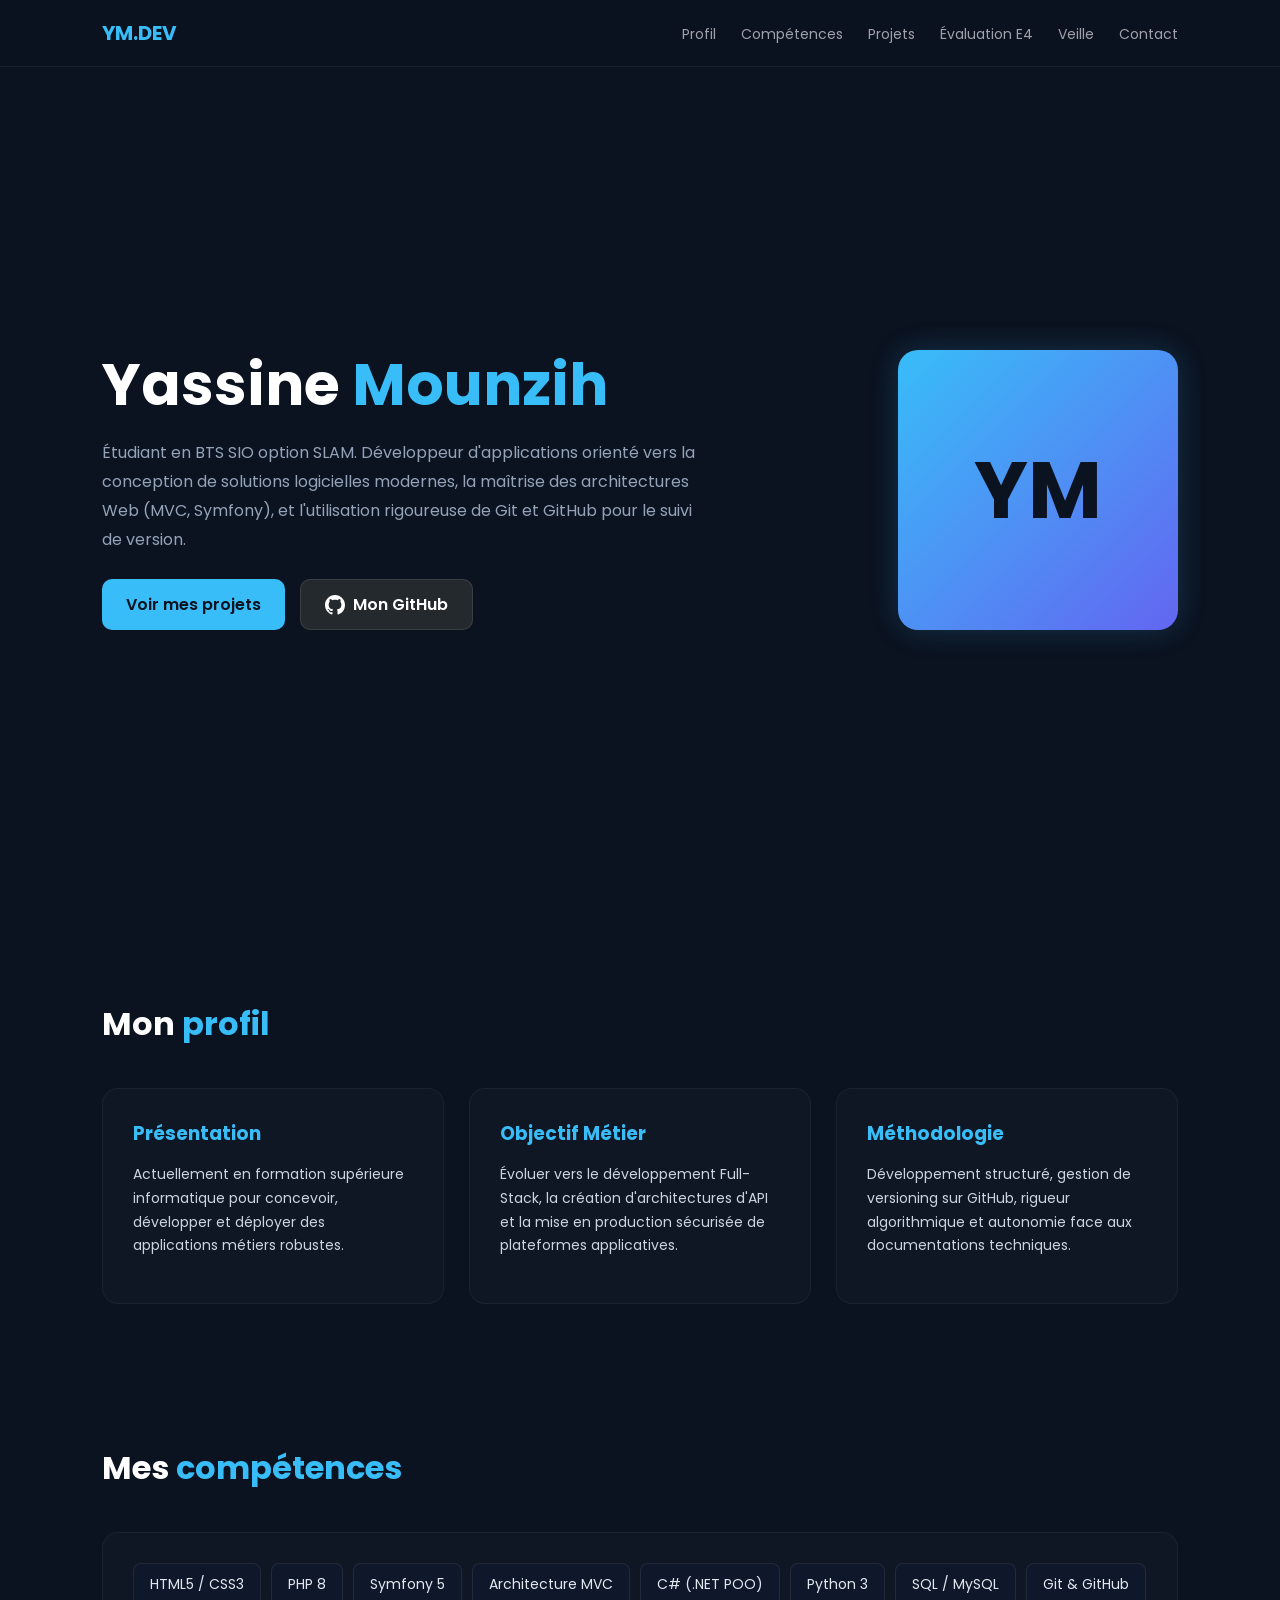
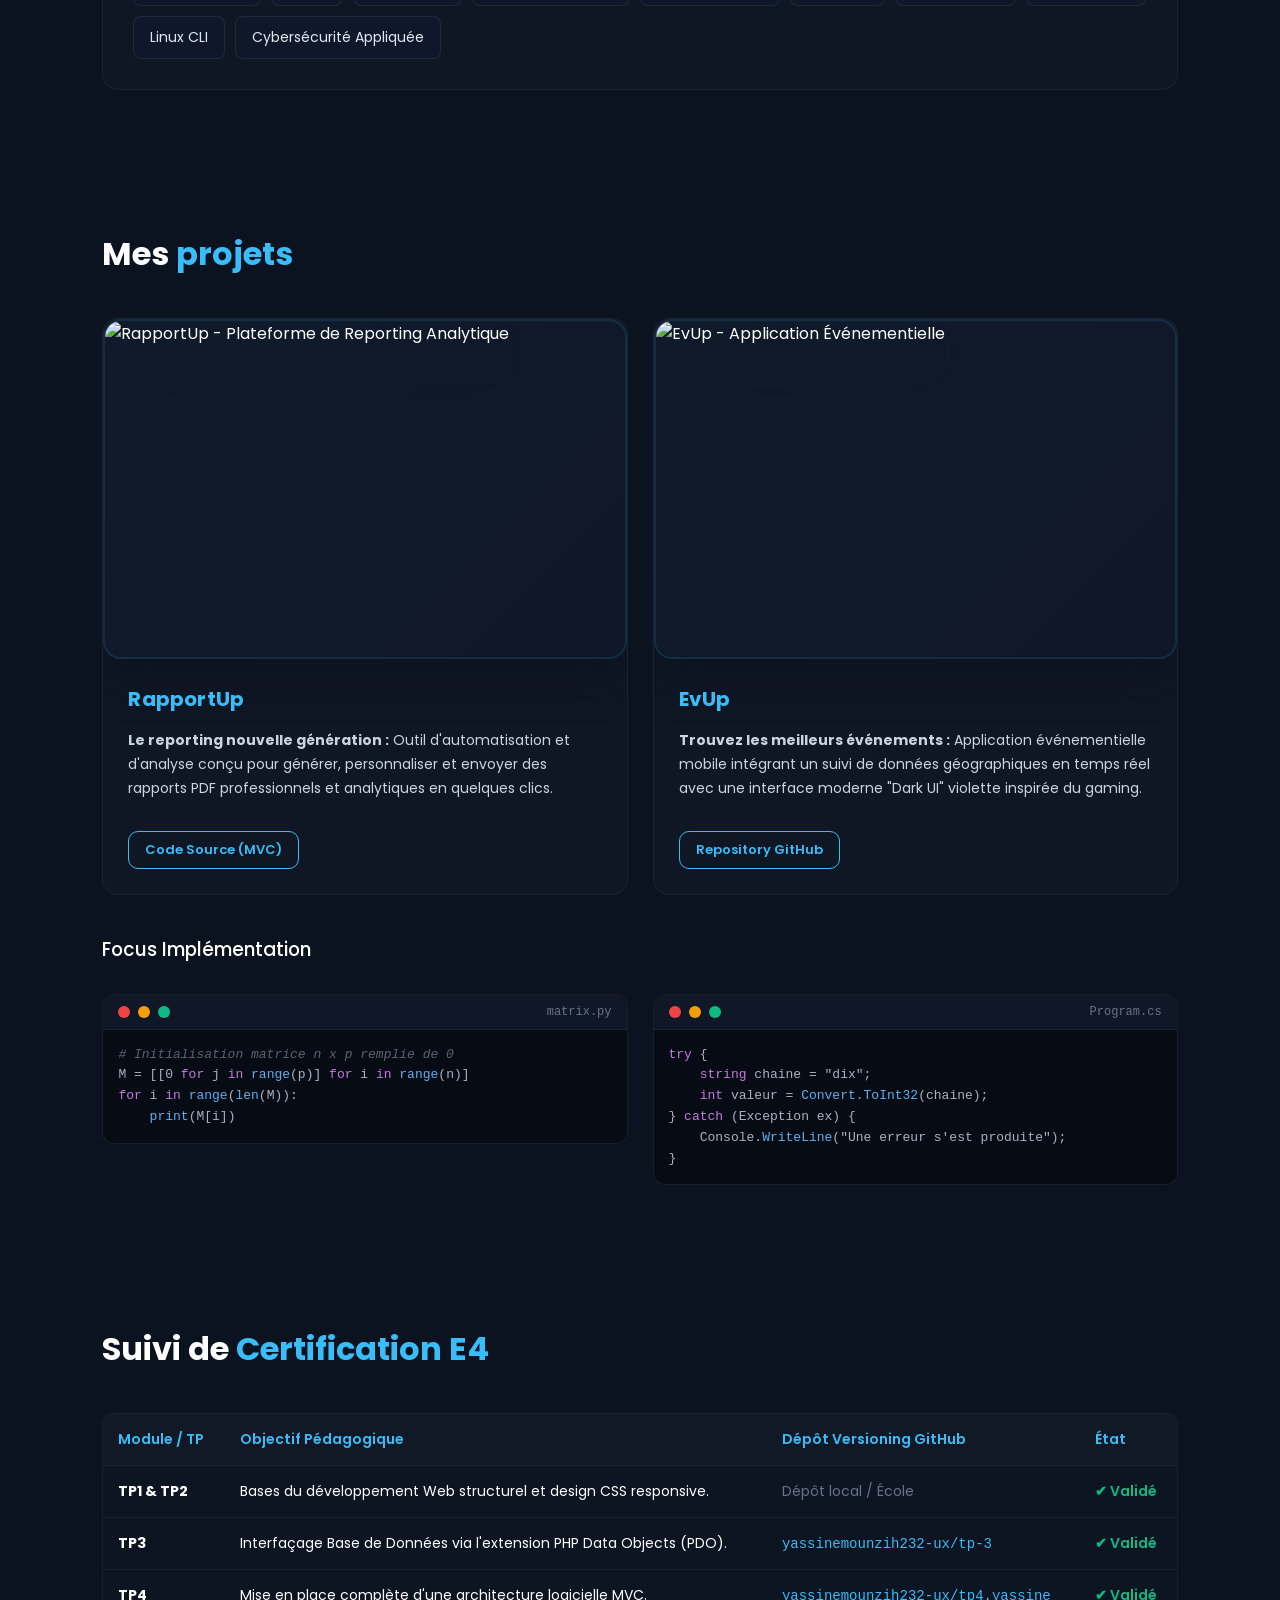
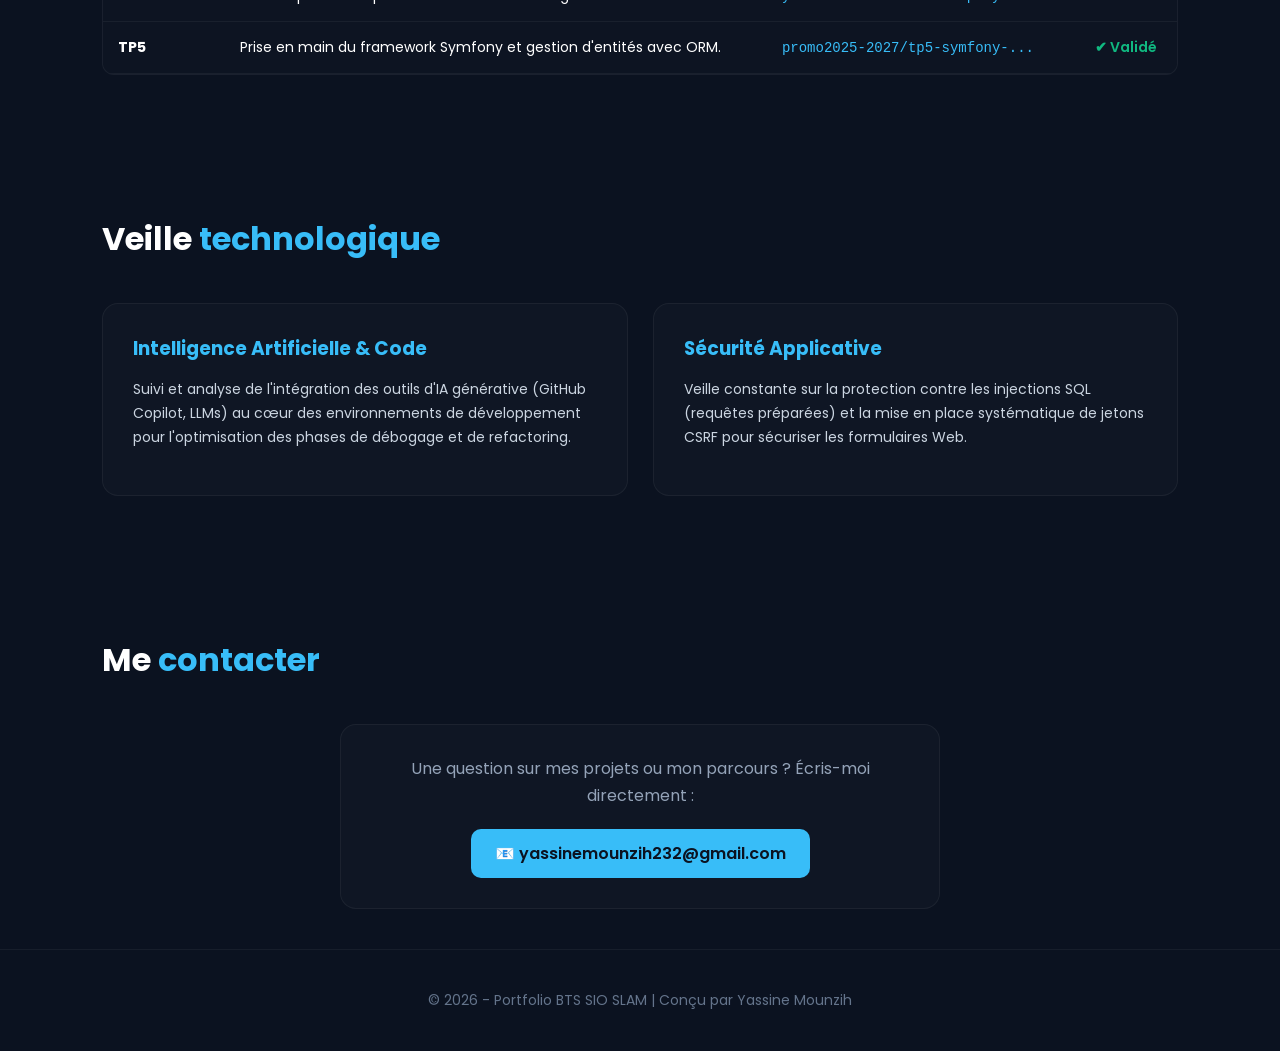
==== acceuil.html @ 17ed088e "Add images folder, styles and update acceuil.html for local images" ====
<!DOCTYPE html>
<html lang="fr">
<head>
<meta charset="UTF-8">
<meta name="viewport" content="width=device-width, initial-scale=1.0">
<title>Portfolio BTS SIO — Yassine Mounzih</title>

<link href="https://fonts.googleapis.com/css2?family=Poppins:wght@300;400;500;600;700&display=swap" rel="stylesheet">

<style>
*{
    margin:0;
    padding:0;
    box-sizing:border-box;
    scroll-behavior:smooth;
}

body{
    font-family:'Poppins',sans-serif;
    background:#0b1220;
    color:white;
    overflow-x: hidden;
}

/* NAVBAR */
nav{
    position:fixed;
    top:0;
    width:100%;
    padding:18px 8%;
    display:flex;
    justify-content:space-between;
    align-items:center;
    background:rgba(11,18,32,0.85);
    backdrop-filter: blur(12px);
    -webkit-backdrop-filter: blur(12px);
    border-bottom:1px solid rgba(255,255,255,0.05);
    z-index:1000;
}

.logo{
    font-weight:700;
    color:#38bdf8;
    font-size:20px;
}

nav ul{
    display:flex;
    gap:25px;
    list-style:none;
}

nav ul li a{
    text-decoration:none;
    color:#a1a1aa;
    font-size:14px;
    transition: 0.3s;
}

nav ul li a:hover{
    color:#38bdf8;
}

/* HERO */
.hero{
    min-height:100vh;
    display:flex;
    align-items:center;
    justify-content:space-between;
    padding:140px 8% 60px 8%;
    gap:40px;
}

.hero h1{
    font-size:58px;
    line-height:1.2;
}

.hero h1 span{
    color:#38bdf8;
}

.hero p{
    margin-top:20px;
    color:#94a3b8;
    max-width:600px;
    line-height:1.8;
}

.hero-btns {
    margin-top: 25px;
    display: flex;
    gap: 15px;
    flex-wrap: wrap;
}

.hero-card{
    width:280px;
    height:280px;
    border-radius:20px;
    background:linear-gradient(135deg,#38bdf8,#6366f1);
    display:flex;
    align-items:center;
    justify-content:center;
    font-size:80px;
    font-weight:700;
    color:#0b1220;
    box-shadow: 0 0 30px rgba(56,189,248,0.2);
}

/* BUTTONS */
.btn{
    display:inline-flex;
    align-items:center;
    gap:8px;
    padding:12px 24px;
    border-radius:10px;
    text-decoration:none;
    font-weight:600;
    transition: 0.3s;
}

.btn:hover {
    transform: translateY(-3px);
}

.primary{
    background:#38bdf8;
    color:#0b1220;
}

.secondary{
    border:1px solid #38bdf8;
    color:#38bdf8;
}

.github-btn {
    background: #24292e;
    color: white;
    border: 1px solid rgba(255,255,255,0.1);
}

.github-btn:hover {
    background: #2f363d;
}

/* SECTIONS */
section{
    padding:100px 8% 40px 8%;
}

.title{
    font-size:32px;
    margin-bottom:40px;
}

.title span{
    color:#38bdf8;
}

/* GRID */
.grid{
    display:grid;
    grid-template-columns:repeat(auto-fit,minmax(280px,1fr));
    gap:25px;
}

/* CARD */
.card{
    background:rgba(255,255,255,0.02);
    border:1px solid rgba(255,255,255,0.05);
    padding:30px;
    border-radius:16px;
    transition:0.3s;
    overflow: hidden;
}

.card:hover{
    transform:translateY(-5px);
    border-color:#38bdf8;
    background:rgba(255,255,255,0.04);
}

/* CARDS AVEC IMAGES DE PROJETS */
.project-card {
    padding: 0;
    display: flex;
    flex-direction: column;
}

.project-img-wrapper {
    width: 100%;
    height: 220px;
    overflow: hidden;
    border-bottom: 1px solid rgba(255,255,255,0.05);
    background: #111827;
}

.project-img {
    width: 100%;
    height: 100%;
    object-fit: cover;
    object-position: top center;
    transition: transform 0.5s ease;
}

.project-card:hover .project-img {
    transform: scale(1.03);
}

.project-info {
    padding: 25px;
    flex-grow: 1;
    display: flex;
    flex-direction: column;
    justify-content: space-between;
}

.card h3{
    color:#38bdf8;
    margin-bottom:15px;
}

.card p{
    color:#cbd5e1;
    line-height:1.7;
    font-size:14px;
    margin-bottom: 15px;
}

/* SKILLS */
.skills{
    display:flex;
    flex-wrap:wrap;
    gap:10px;
}

.skills span{
    background:#0f172a;
    padding:10px 16px;
    border-radius:8px;
    font-size:14px;
    color:#e2e8f0;
    border:1px solid rgba(255,255,255,0.08);
    transition: 0.3s;
}

.skills span:hover {
    border-color: #38bdf8;
    color: #38bdf8;
}

/* CODE INTERFACES */
.ide-window {
    background: #070b14;
    border-radius: 12px;
    border: 1px solid rgba(255,255,255,0.08);
    margin-top: 15px;
    overflow: hidden;
}

.ide-bar {
    background: #101726;
    padding: 10px 15px;
    display: flex;
    align-items: center;
    gap: 8px;
    border-bottom: 1px solid rgba(255,255,255,0.05);
}

.ide-dot {
    width: 12px;
    height: 12px;
    border-radius: 50%;
}
.dot-r { background: #ef4444; }
.dot-y { background: #f59e0b; }
.dot-g { background: #10b981; }

.ide-title {
    font-family: monospace;
    font-size: 12px;
    color: #64748b;
    margin-left: auto;
}

.ide-content {
    padding: 15px;
    font-family: monospace;
    font-size: 13px;
    line-height: 1.6;
    color: #abb2bf;
    overflow-x: auto;
}

.keyword { color: #c678dd; }
.function { color: #61afef; }
.comment { color: #5c6370; font-style: italic; }

/* TABLE FOR E4 CHECKLIST */
.table-wrapper {
    overflow-x: auto;
    margin-top: 20px;
    background: rgba(255, 255, 255, 0.01);
    border: 1px solid rgba(255, 255, 255, 0.05);
    border-radius: 12px;
}

.checklist-table {
    width: 100%;
    border-collapse: collapse;
    text-align: left;
    font-size: 14px;
}

.checklist-table th, .checklist-table td {
    padding: 15px;
    border-bottom: 1px solid rgba(255, 255, 255, 0.05);
}

.checklist-table th {
    color: #38bdf8;
    background: rgba(255, 255, 255, 0.02);
    font-weight: 600;
}

.status {
    color: #10b981;
    font-weight: 600;
}

.repo-link {
    color: #38bdf8;
    text-decoration: none;
}
.repo-link:hover {
    text-decoration: underline;
}

/* FOOTER */
footer{
    text-align:center;
    padding:40px;
    color:#64748b;
    border-top:1px solid rgba(255,255,255,0.05);
    font-size:14px;
}

@media(max-width:900px){
    .hero{
        flex-direction:column;
        text-align:center;
        padding-top: 120px;
    }

    .hero h1{
        font-size:40px;
    }

    .hero-btns {
        justify-content: center;
    }

    nav ul {
        display: none;
    }
}
</style>
    <link rel="stylesheet" href="assets/css/styles.css">
</head>

<body>

<nav>
<div class="logo">YM.DEV</div>
<ul>
<li><a href="#profil">Profil</a></li>
<li><a href="#competences">Compétences</a></li>
<li><a href="#projets">Projets</a></li>
<li><a href="#e4">Évaluation E4</a></li>
<li><a href="#veille">Veille</a></li>
<li><a href="#contact">Contact</a></li>
</ul>
</nav>

<section class="hero">
<div>
<h1>Yassine <span>Mounzih</span></h1>
<p>
Étudiant en BTS SIO option SLAM. Développeur d'applications orienté vers la conception de solutions logicielles modernes, la maîtrise des architectures Web (MVC, Symfony), et l'utilisation rigoureuse de Git et GitHub pour le suivi de version.
</p>
<div class="hero-btns">
<a class="btn primary" href="#projets">Voir mes projets</a>
<a class="btn github-btn" href="https://github.com/yassinemounzih232-ux" target="_blank">
    <svg height="20" width="20" viewBox="0 0 16 16" fill="currentColor" style="vertical-align: middle;"><path d="M8 0C3.58 0 0 3.58 0 8c0 3.54 2.29 6.53 5.47 7.59.4.07.55-.17.55-.38 0-.19-.01-.82-.01-1.49-2.01.37-2.53-.49-2.69-.94-.09-.23-.48-.94-.82-1.13-.28-.15-.68-.52-.01-.53.63-.01 1.08.58 1.23.82.72 1.21 1.87.87 2.33.66.07-.52.28-.87.51-1.07-1.78-.2-3.64-.89-3.64-3.95 0-.87.31-1.59.82-2.15-.08-.2-.36-1.02.08-2.12 0 0 .67-.21 2.2.82.64-.18 1.32-.27 2-.27.68 0 1.36.09 2 .27 1.53-1.04 2.2-.82 2.2-.82.44 1.1.16 1.92.08 2.12.51.56.82 1.27.82 2.15 0 3.07-1.87 3.75-3.65 3.95.29.25.54.73.54 1.48 0 1.07-.01 1.93-.01 2.2 0 .21.15.46.55.38A8.013 8.013 0 0016 8c0-4.42-3.58-8-8-8z"></path></svg>
    Mon GitHub
</a>
</div>
</div>
<div class="hero-card">YM</div>
</section>

<section id="profil">
<h2 class="title">Mon <span>profil</span></h2>
<div class="grid">
<div class="card">
<h3>Présentation</h3>
<p>Actuellement en formation supérieure informatique pour concevoir, développer et déployer des applications métiers robustes.</p>
</div>
<div class="card">
<h3>Objectif Métier</h3>
<p>Évoluer vers le développement Full-Stack, la création d'architectures d'API et la mise en production sécurisée de plateformes applicatives.</p>
</div>
<div class="card">
<h3>Méthodologie</h3>
<p>Développement structuré, gestion de versioning sur GitHub, rigueur algorithmique et autonomie face aux documentations techniques.</p>
</div>
</div>
</section>

<section id="competences">
<h2 class="title">Mes <span>compétences</span></h2>
<div class="card">
<div class="skills">
<span>HTML5 / CSS3</span>
<span>PHP 8</span>
<span>Symfony 5</span>
<span>Architecture MVC</span>
<span>C# (.NET POO)</span>
<span>Python 3</span>
<span>SQL / MySQL</span>
<span>Git & GitHub</span>
<span>Linux CLI</span>
<span>Cybersécurité Appliquée</span>
</div>
</div>
</section>

<section id="projets">
<h2 class="title">Mes <span>projets</span></h2>
<div class="grid">
    
<div class="card project-card">
<div class="project-img-wrapper">
    <img class="project-img" src="assets/images/rapportup.jpg" alt="RapportUp - Plateforme de Reporting Analytique">
</div>
<div class="project-info">
    <div>
        <h3>RapportUp</h3>
        <p><strong>Le reporting nouvelle génération :</strong> Outil d'automatisation et d'analyse conçu pour générer, personnaliser et envoyer des rapports PDF professionnels et analytiques en quelques clics.</p>
    </div>
    <div style="margin-top: 15px;">
        <a class="btn secondary" style="padding: 8px 16px; font-size: 13px;" href="https://github.com/btssiojvpromo2025-2027/tp4-php-pdo-mvc-yassinemounzih232-ux" target="_blank">Code Source (MVC)</a>
    </div>
</div>
</div>

<div class="card project-card">
<div class="project-img-wrapper">
    <img class="project-img" src="assets/images/evup.jpg" alt="EvUp - Application Événementielle">
</div>
<div class="project-info">
    <div>
        <h3>EvUp</h3>
        <p><strong>Trouvez les meilleurs événements :</strong> Application événementielle mobile intégrant un suivi de données géographiques en temps réel avec une interface moderne "Dark UI" violette inspirée du gaming.</p>
    </div>
    <div style="margin-top: 15px;">
        <a class="btn secondary" style="padding: 8px 16px; font-size: 13px;" href="https://github.com/yassinemounzih232-ux/EvUp" target="_blank">Repository GitHub</a>
    </div>
</div>
</div>

</div>

<h3 style="margin-top: 40px; margin-bottom: 15px; font-weight: 500;">Focus Implémentation</h3>
<div class="grid">
    <div>
        <div class="ide-window">
            <div class="ide-bar">
                <div class="ide-dot dot-r"></div><div class="ide-dot dot-y"></div><div class="ide-dot dot-g"></div>
                <div class="ide-title">matrix.py</div>
            </div>
            <div class="ide-content">
                <span class="comment"># Initialisation matrice n x p remplie de 0</span><br>
                M = [[0 <span class="keyword">for</span> j <span class="keyword">in</span> <span class="function">range</span>(p)] <span class="keyword">for</span> i <span class="keyword">in</span> <span class="function">range</span>(n)]<br>
                <span class="keyword">for</span> i <span class="keyword">in</span> <span class="function">range</span>(<span class="function">len</span>(M)):<br>
                &nbsp;&nbsp;&nbsp;&nbsp;<span class="function">print</span>(M[i])
            </div>
        </div>
    </div>
    <div>
        <div class="ide-window">
            <div class="ide-bar">
                <div class="ide-dot dot-r"></div><div class="ide-dot dot-y"></div><div class="ide-dot dot-g"></div>
                <div class="ide-title">Program.cs</div>
            </div>
            <div class="ide-content">
                <span class="keyword">try</span> {<br>
                &nbsp;&nbsp;&nbsp;&nbsp;<span class="keyword">string</span> chaine = <span class="string">"dix"</span>;<br>
                &nbsp;&nbsp;&nbsp;&nbsp;<span class="keyword">int</span> valeur = <span class="function">Convert.ToInt32</span>(chaine);<br>
                } <span class="keyword">catch</span> (Exception ex) {<br>
                &nbsp;&nbsp;&nbsp;&nbsp;Console.<span class="function">WriteLine</span>(<span class="string">"Une erreur s'est produite"</span>);<br>
                }
            </div>
        </div>
    </div>
</div>
</section>

<section id="e4">
<h2 class="title">Suivi de <span>Certification E4</span></h2>
<div class="table-wrapper">
<table class="checklist-table">
<thead>
<tr>
<th>Module / TP</th>
<th>Objectif Pédagogique</th>
<th>Dépôt Versioning GitHub</th>
<th>État</th>
</tr>
</thead>
<tbody>
<tr>
<td><strong>TP1 & TP2</strong></td>
<td>Bases du développement Web structurel et design CSS responsive.</td>
<td><span style="color:#64748b;">Dépôt local / École</span></td>
<td><span class="status">✔ Validé</span></td>
</tr>
<tr>
<td><strong>TP3</strong></td>
<td>Interfaçage Base de Données via l'extension PHP Data Objects (PDO).</td>
<td><a class="repo-link" href="https://github.com/yassinemounzih232-ux/tp-3" target="_blank"><code>yassinemounzih232-ux/tp-3</code></a></td>
<td><span class="status">✔ Validé</span></td>
</tr>
<tr>
<td><strong>TP4</strong></td>
<td>Mise en place complète d'une architecture logicielle MVC.</td>
<td><a class="repo-link" href="https://github.com/yassinemounzih232-ux/tp4.yassine" target="_blank"><code>yassinemounzih232-ux/tp4.yassine</code></a></td>
<td><span class="status">✔ Validé</span></td>
</tr>
<tr>
<td><strong>TP5</strong></td>
<td>Prise en main du framework Symfony et gestion d'entités avec ORM.</td>
<td><a class="repo-link" href="https://github.com/btssiojvpromo2025-2027/tp5-symfony-yassinemounzih232-ux" target="_blank"><code>promo2025-2027/tp5-symfony-...</code></a></td>
<td><span class="status">✔ Validé</span></td>
</tr>
</tbody>
</table>
</div>
</section>

<section id="veille">
<h2 class="title">Veille <span>technologique</span></h2>
<div class="grid">
<div class="card">
<h3>Intelligence Artificielle & Code</h3>
<p>Suivi et analyse de l'intégration des outils d'IA générative (GitHub Copilot, LLMs) au cœur des environnements de développement pour l'optimisation des phases de débogage et de refactoring.</p>
</div>
<div class="card">
<h3>Sécurité Applicative</h3>
<p>Veille constante sur la protection contre les injections SQL (requêtes préparées) et la mise en place systématique de jetons CSRF pour sécuriser les formulaires Web.</p>
</div>
</div>
</section>

<section id="contact">
<h2 class="title">Me <span>contacter</span></h2>
<div class="card" style="max-width: 600px; margin: 0 auto; text-align: center;">
<p style="margin-bottom:20px; font-size:16px; color:#94a3b8;">
Une question sur mes projets ou mon parcours ? Écris-moi directement :
</p>
<a class="btn primary" href="mailto:yassinemounzih232@gmail.com">
📧 yassinemounzih232@gmail.com
</a>
</div>
</section>

<footer>
© 2026 - Portfolio BTS SIO SLAM | Conçu par Yassine Mounzih
</footer>

</body>
</html>
---- assets/css/styles.css ----
/* Styles additionnels pour mettre les images de projets en évidence */

.project-img-wrapper {
    height: 340px; /* plus haute pour mieux montrer l'image */
    border-radius: 18px;
    overflow: hidden;
    border: 2px solid rgba(56,189,248,0.12);
    background: linear-gradient(135deg, rgba(56,189,248,0.03), rgba(99,102,241,0.02));
    box-shadow: 0 18px 40px rgba(11,18,32,0.6), inset 0 1px 0 rgba(255,255,255,0.02);
}

.project-img {
    width: 100%;
    height: 100%;
    object-fit: cover;
    object-position: center center;
    transition: transform 0.6s cubic-bezier(.2,.8,.2,1), filter 0.4s ease;
    filter: drop-shadow(0 18px 30px rgba(56,189,248,0.12));
}

.project-card:hover .project-img {
    transform: scale(1.06) translateY(-4px);
    filter: drop-shadow(0 28px 50px rgba(56,189,248,0.18));
}

/* Accent sur le titre et description du projet */
.project-info h3 {
    font-size: 20px;
    letter-spacing: 0.2px;
}

.project-info p {
    color: #cbd5e1;
}

/* Variante pour image pleine largeur (ex: page d'accueil) */
.featured-img {
    width: 100%;
    max-height: 520px;
    object-fit: cover;
    border-radius: 20px;
    box-shadow: 0 30px 60px rgba(11,18,32,0.65);
    border: 3px solid rgba(255,255,255,0.02);
}

@media (max-width: 900px) {
    .project-img-wrapper { height: 260px; }
}
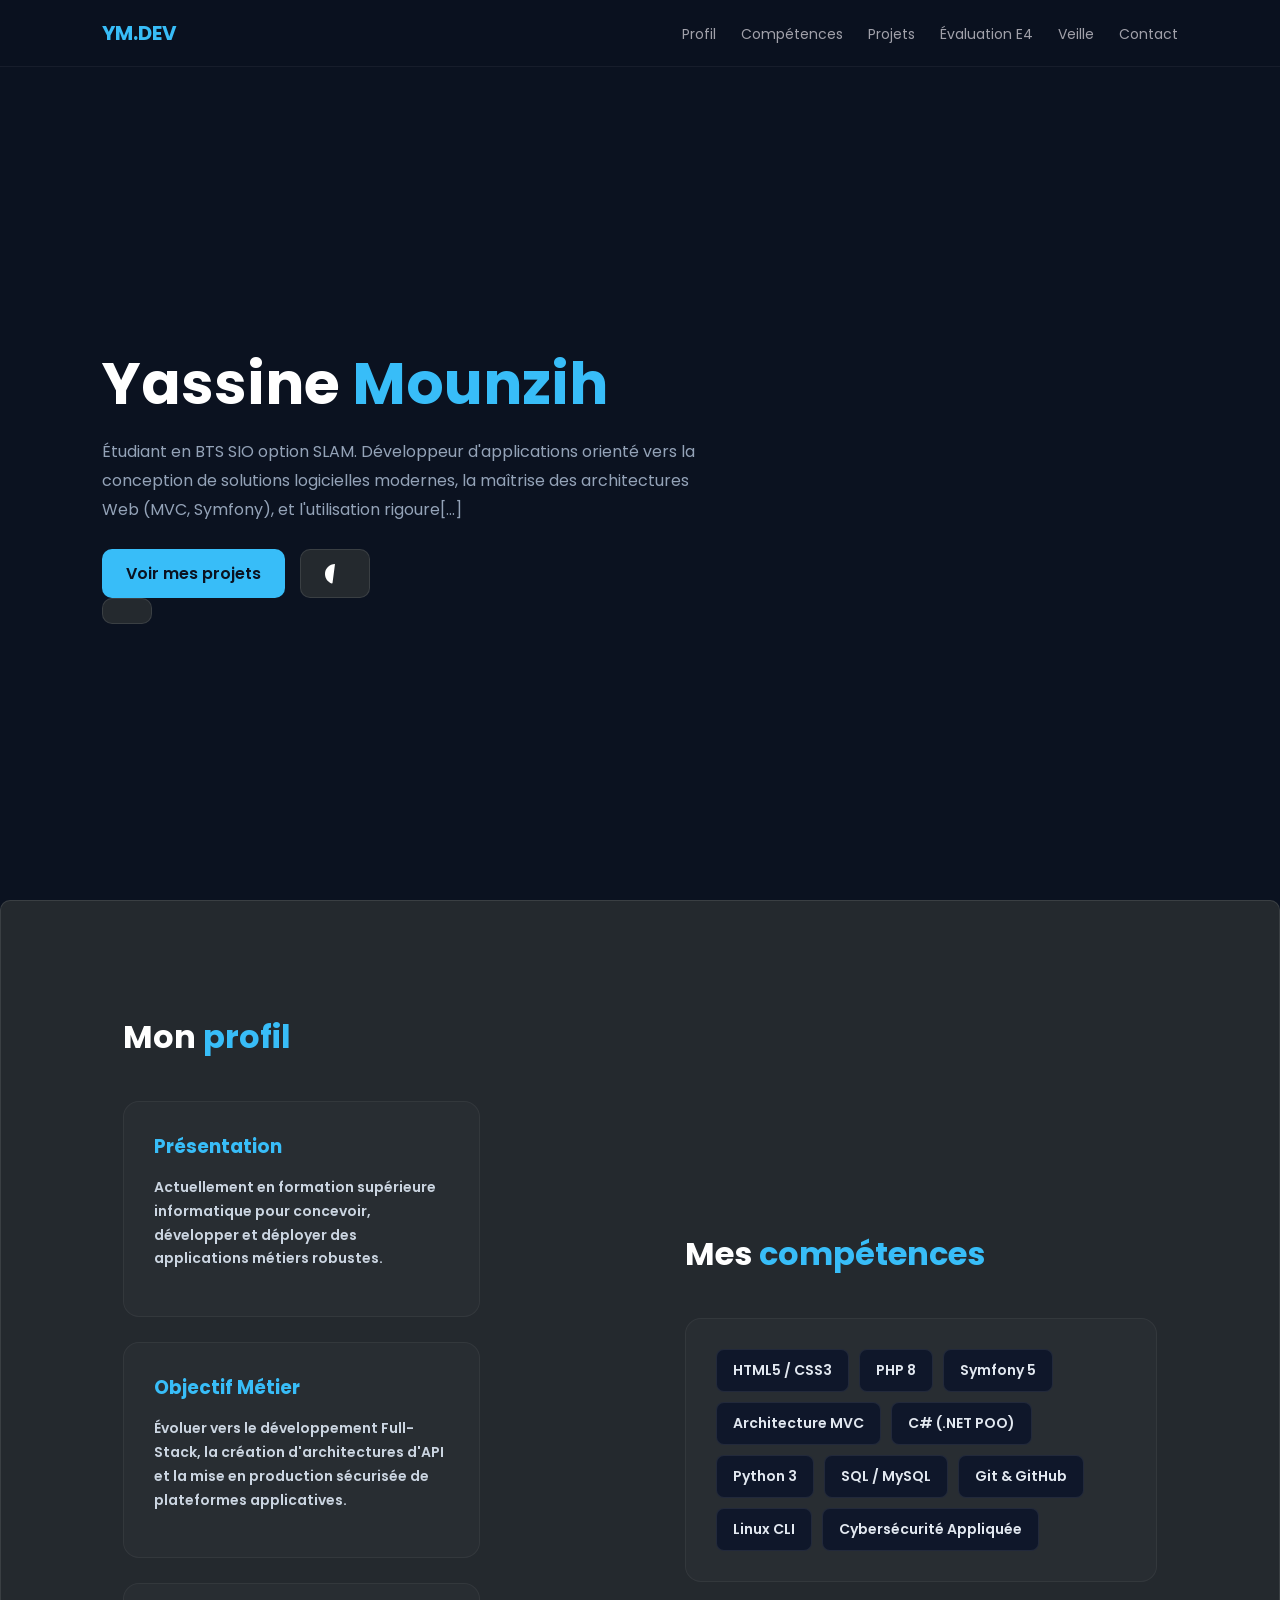
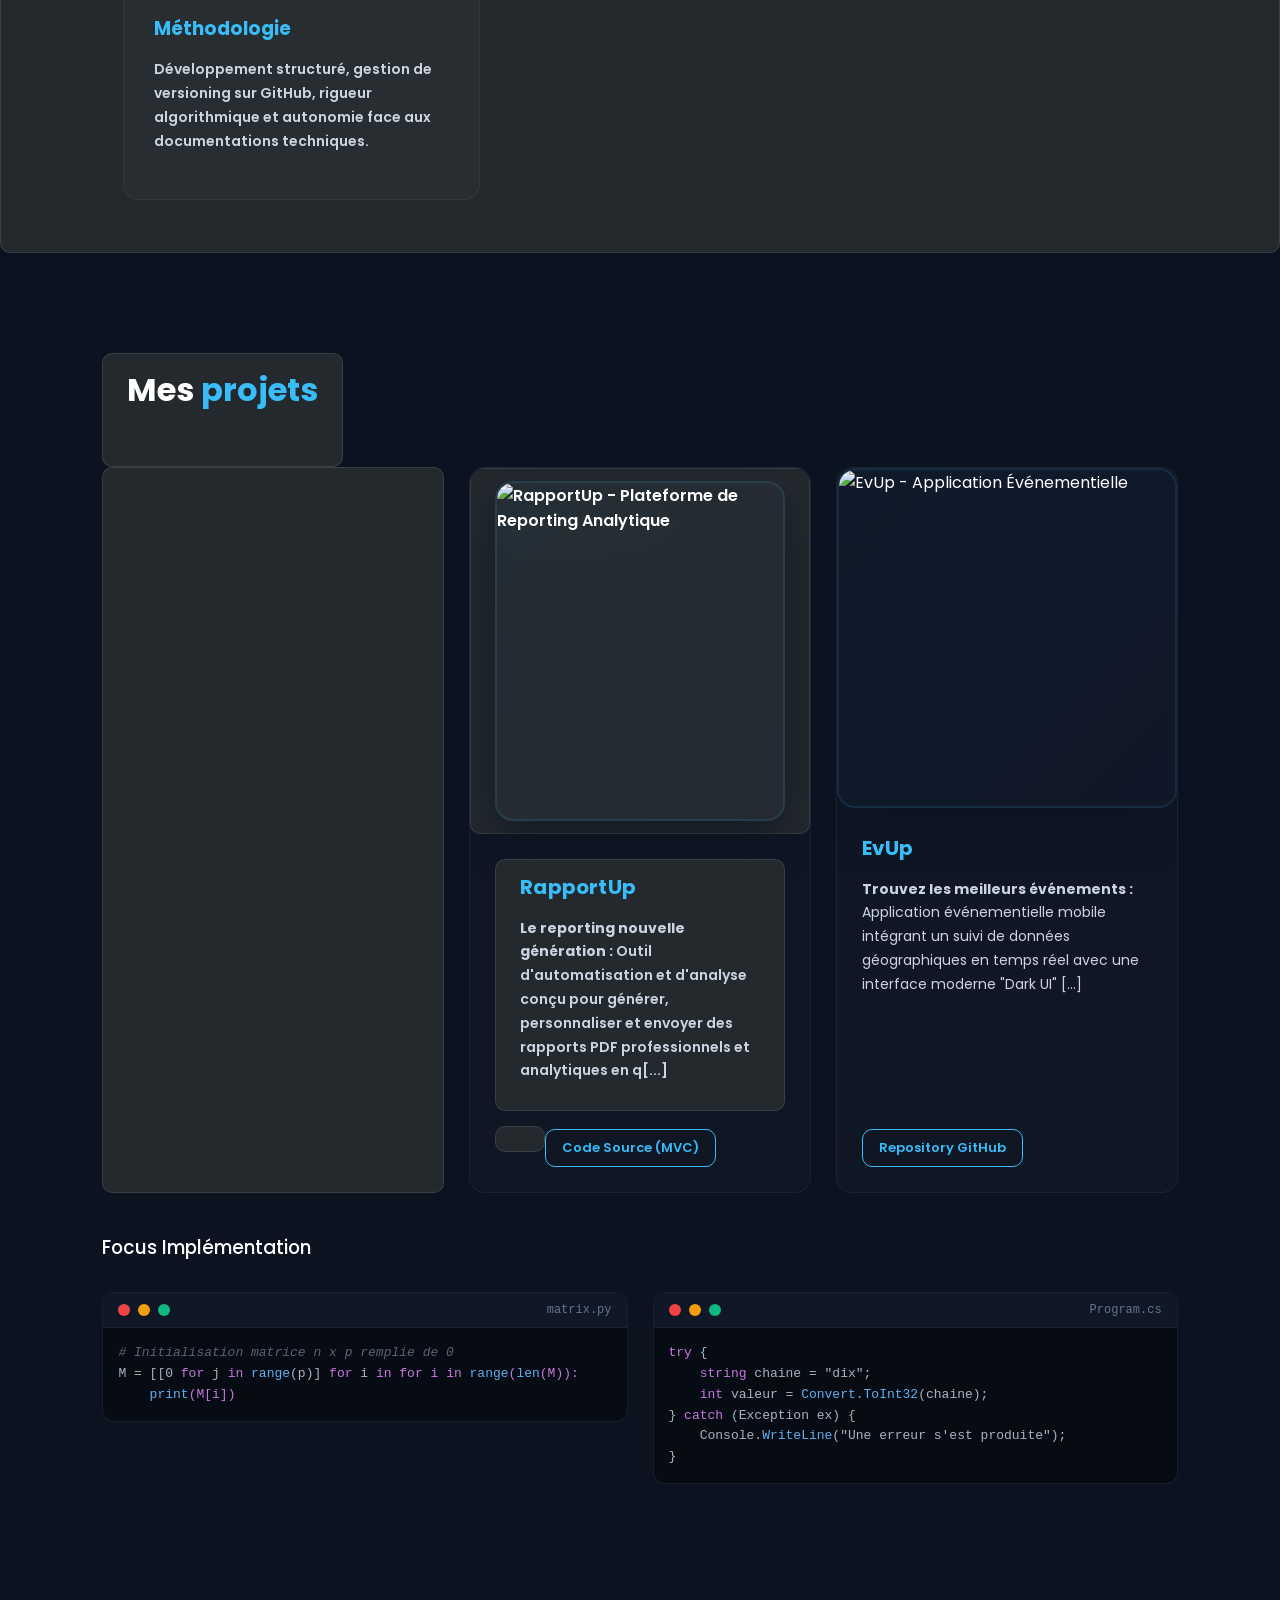
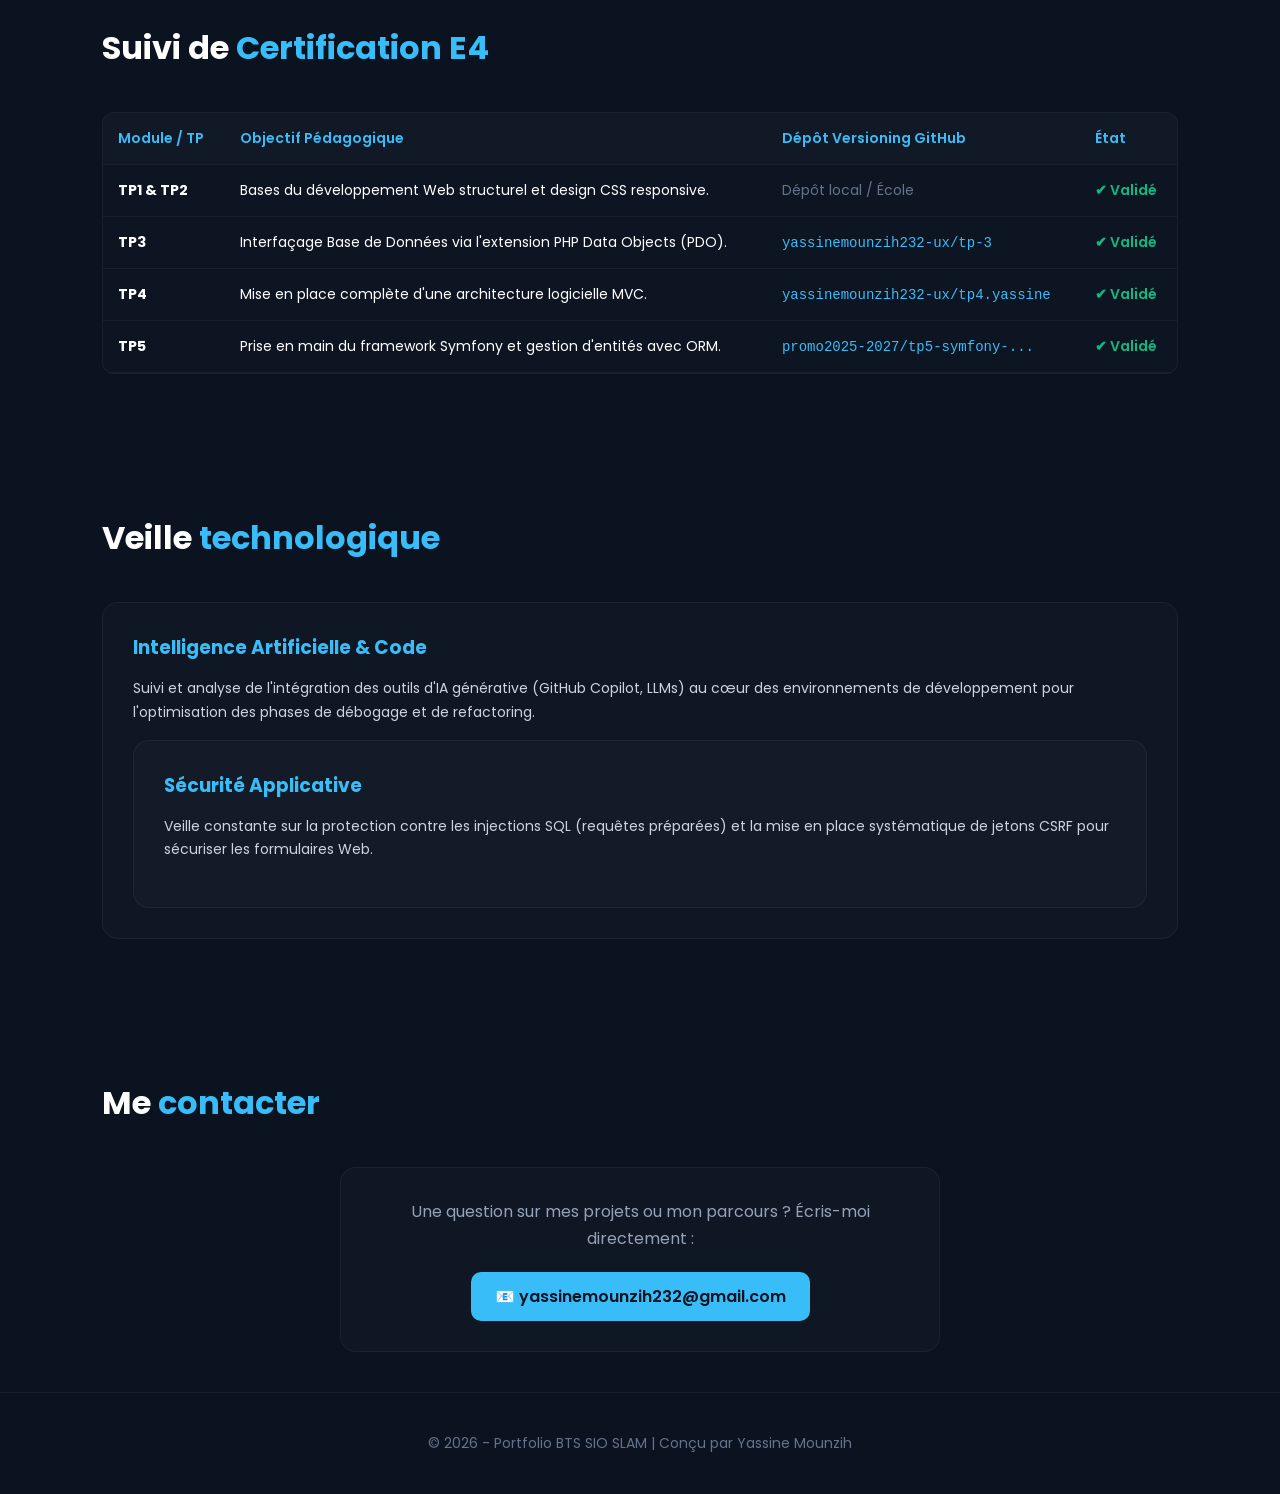
==== commit aa62fab4: "Mise à jour images projets: RapportUp et EvUp vers format PNG" ====
--- a/acceuil.html
+++ b/acceuil.html
@@ -387,12 +387,12 @@
 <div>
 <h1>Yassine <span>Mounzih</span></h1>
 <p>
-Étudiant en BTS SIO option SLAM. Développeur d'applications orienté vers la conception de solutions logicielles modernes, la maîtrise des architectures Web (MVC, Symfony), et l'utilisation rigoureuse de Git et GitHub pour le suivi de version.
+Étudiant en BTS SIO option SLAM. Développeur d'applications orienté vers la conception de solutions logicielles modernes, la maîtrise des architectures Web (MVC, Symfony), et l'utilisation rigoure[...]
 </p>
 <div class="hero-btns">
 <a class="btn primary" href="#projets">Voir mes projets</a>
 <a class="btn github-btn" href="https://github.com/yassinemounzih232-ux" target="_blank">
-    <svg height="20" width="20" viewBox="0 0 16 16" fill="currentColor" style="vertical-align: middle;"><path d="M8 0C3.58 0 0 3.58 0 8c0 3.54 2.29 6.53 5.47 7.59.4.07.55-.17.55-.38 0-.19-.01-.82-.01-1.49-2.01.37-2.53-.49-2.69-.94-.09-.23-.48-.94-.82-1.13-.28-.15-.68-.52-.01-.53.63-.01 1.08.58 1.23.82.72 1.21 1.87.87 2.33.66.07-.52.28-.87.51-1.07-1.78-.2-3.64-.89-3.64-3.95 0-.87.31-1.59.82-2.15-.08-.2-.36-1.02.08-2.12 0 0 .67-.21 2.2.82.64-.18 1.32-.27 2-.27.68 0 1.36.09 2 .27 1.53-1.04 2.2-.82 2.2-.82.44 1.1.16 1.92.08 2.12.51.56.82 1.27.82 2.15 0 3.07-1.87 3.75-3.65 3.95.29.25.54.73.54 1.48 0 1.07-.01 1.93-.01 2.2 0 .21.15.46.55.38A8.013 8.013 0 0016 8c0-4.42-3.58-8-8-8z"></path></svg>
+    <svg height="20" width="20" viewBox="0 0 16 16" fill="currentColor" style="vertical-align: middle;"><path d="M8 0C3.58 0 0 3.58 0 8c0 3.54 2.29 6.53 5.47 7.59.4.07.55-.17.55-.38 0-.19-.01-.82-.01-[...]
     Mon GitHub
 </a>
 </div>
@@ -442,12 +442,12 @@
     
 <div class="card project-card">
 <div class="project-img-wrapper">
-    <img class="project-img" src="assets/images/rapportup.jpg" alt="RapportUp - Plateforme de Reporting Analytique">
+    <img class="project-img" src="assets/images/rapportup.png" alt="RapportUp - Plateforme de Reporting Analytique">
 </div>
 <div class="project-info">
     <div>
         <h3>RapportUp</h3>
-        <p><strong>Le reporting nouvelle génération :</strong> Outil d'automatisation et d'analyse conçu pour générer, personnaliser et envoyer des rapports PDF professionnels et analytiques en quelques clics.</p>
+        <p><strong>Le reporting nouvelle génération :</strong> Outil d'automatisation et d'analyse conçu pour générer, personnaliser et envoyer des rapports PDF professionnels et analytiques en q[...]
     </div>
     <div style="margin-top: 15px;">
         <a class="btn secondary" style="padding: 8px 16px; font-size: 13px;" href="https://github.com/btssiojvpromo2025-2027/tp4-php-pdo-mvc-yassinemounzih232-ux" target="_blank">Code Source (MVC)</a>
@@ -457,12 +457,12 @@
 
 <div class="card project-card">
 <div class="project-img-wrapper">
-    <img class="project-img" src="assets/images/evup.jpg" alt="EvUp - Application Événementielle">
+    <img class="project-img" src="assets/images/evup.png" alt="EvUp - Application Événementielle">
 </div>
 <div class="project-info">
     <div>
         <h3>EvUp</h3>
-        <p><strong>Trouvez les meilleurs événements :</strong> Application événementielle mobile intégrant un suivi de données géographiques en temps réel avec une interface moderne "Dark UI" violette inspirée du gaming.</p>
+        <p><strong>Trouvez les meilleurs événements :</strong> Application événementielle mobile intégrant un suivi de données géographiques en temps réel avec une interface moderne "Dark UI" [...]
     </div>
     <div style="margin-top: 15px;">
         <a class="btn secondary" style="padding: 8px 16px; font-size: 13px;" href="https://github.com/yassinemounzih232-ux/EvUp" target="_blank">Repository GitHub</a>
@@ -482,7 +482,7 @@
             </div>
             <div class="ide-content">
                 <span class="comment"># Initialisation matrice n x p remplie de 0</span><br>
-                M = [[0 <span class="keyword">for</span> j <span class="keyword">in</span> <span class="function">range</span>(p)] <span class="keyword">for</span> i <span class="keyword">in</span> <span class="function">range</span>(n)]<br>
+                M = [[0 <span class="keyword">for</span> j <span class="keyword">in</span> <span class="function">range</span>(p)] <span class="keyword">for</span> i <span class="keyword">in</span> <s[...]
                 <span class="keyword">for</span> i <span class="keyword">in</span> <span class="function">range</span>(<span class="function">len</span>(M)):<br>
                 &nbsp;&nbsp;&nbsp;&nbsp;<span class="function">print</span>(M[i])
             </div>
@@ -554,7 +554,7 @@
 <div class="grid">
 <div class="card">
 <h3>Intelligence Artificielle & Code</h3>
-<p>Suivi et analyse de l'intégration des outils d'IA générative (GitHub Copilot, LLMs) au cœur des environnements de développement pour l'optimisation des phases de débogage et de refactoring.</p>
+<p>Suivi et analyse de l'intégration des outils d'IA générative (GitHub Copilot, LLMs) au cœur des environnements de développement pour l'optimisation des phases de débogage et de refactoring.</[...]
 </div>
 <div class="card">
 <h3>Sécurité Applicative</h3>
@@ -580,4 +580,4 @@
 </footer>
 
 </body>
-</html>+</html>
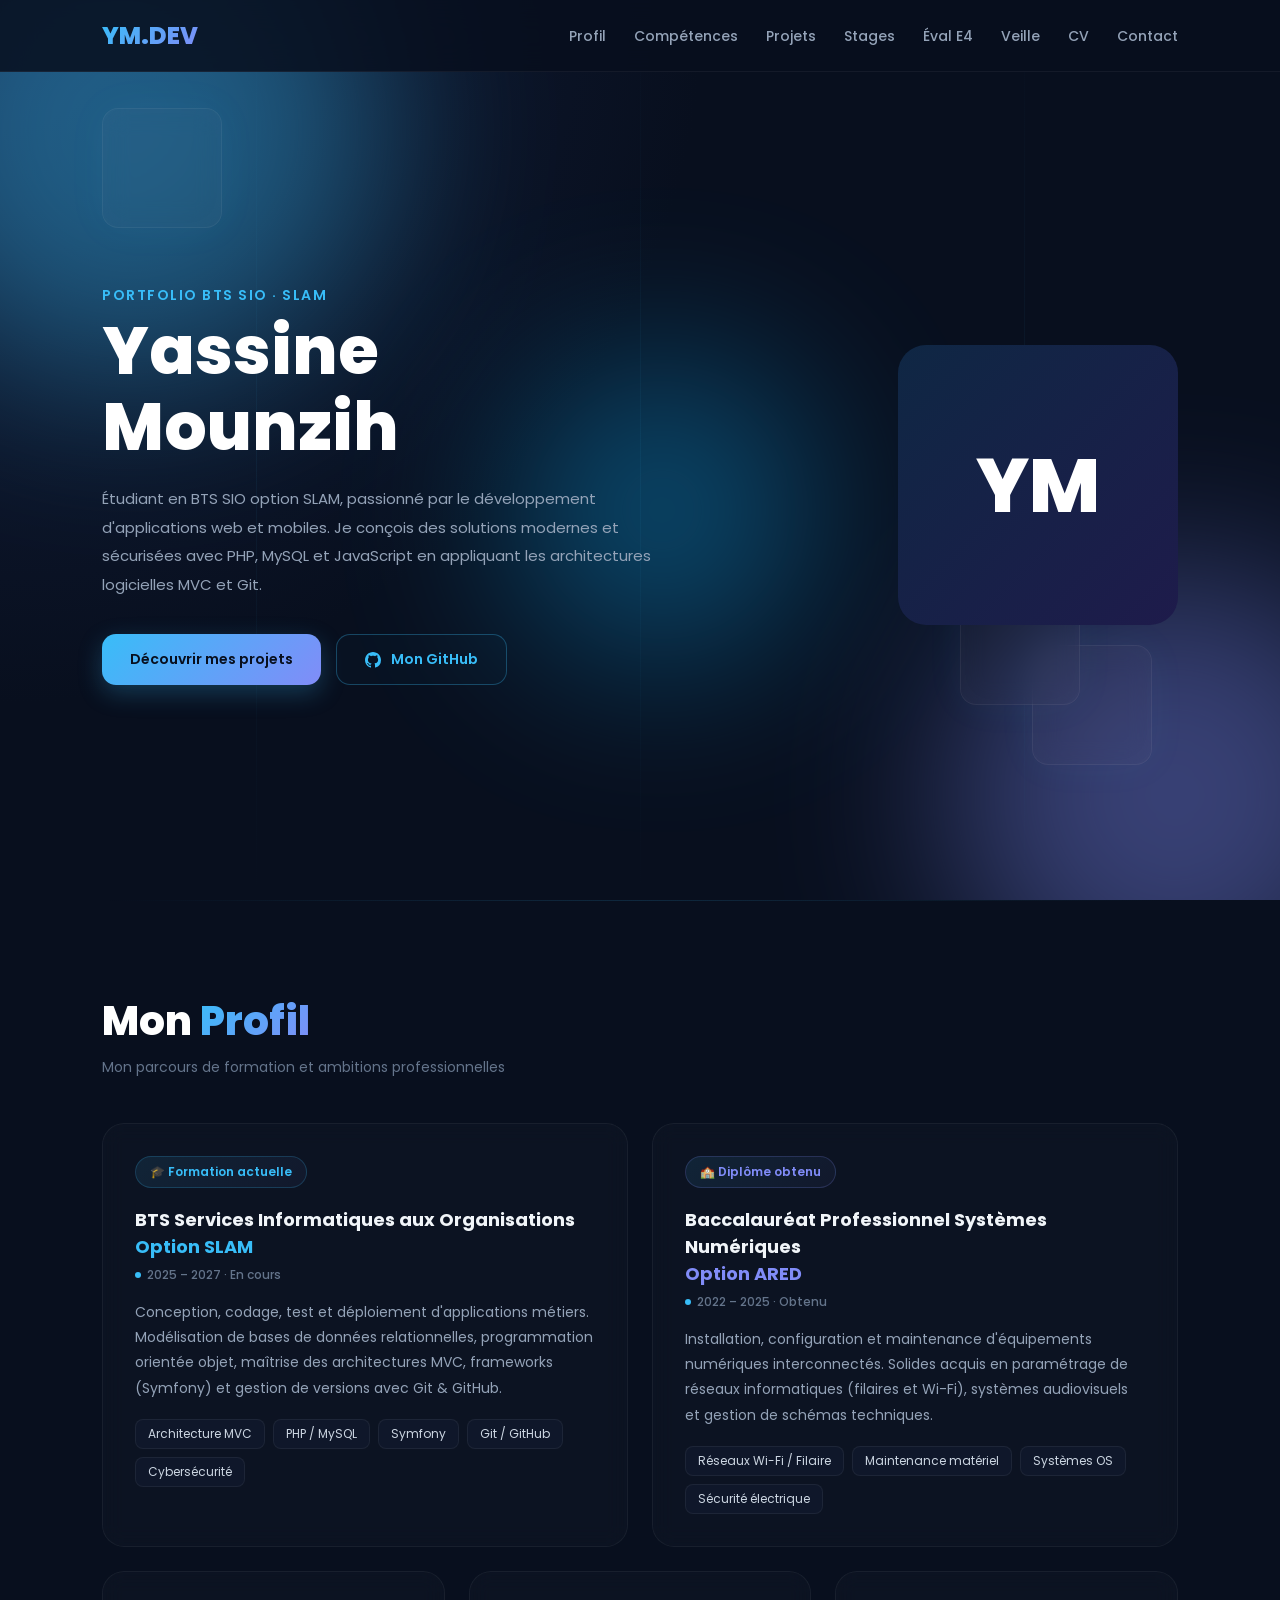
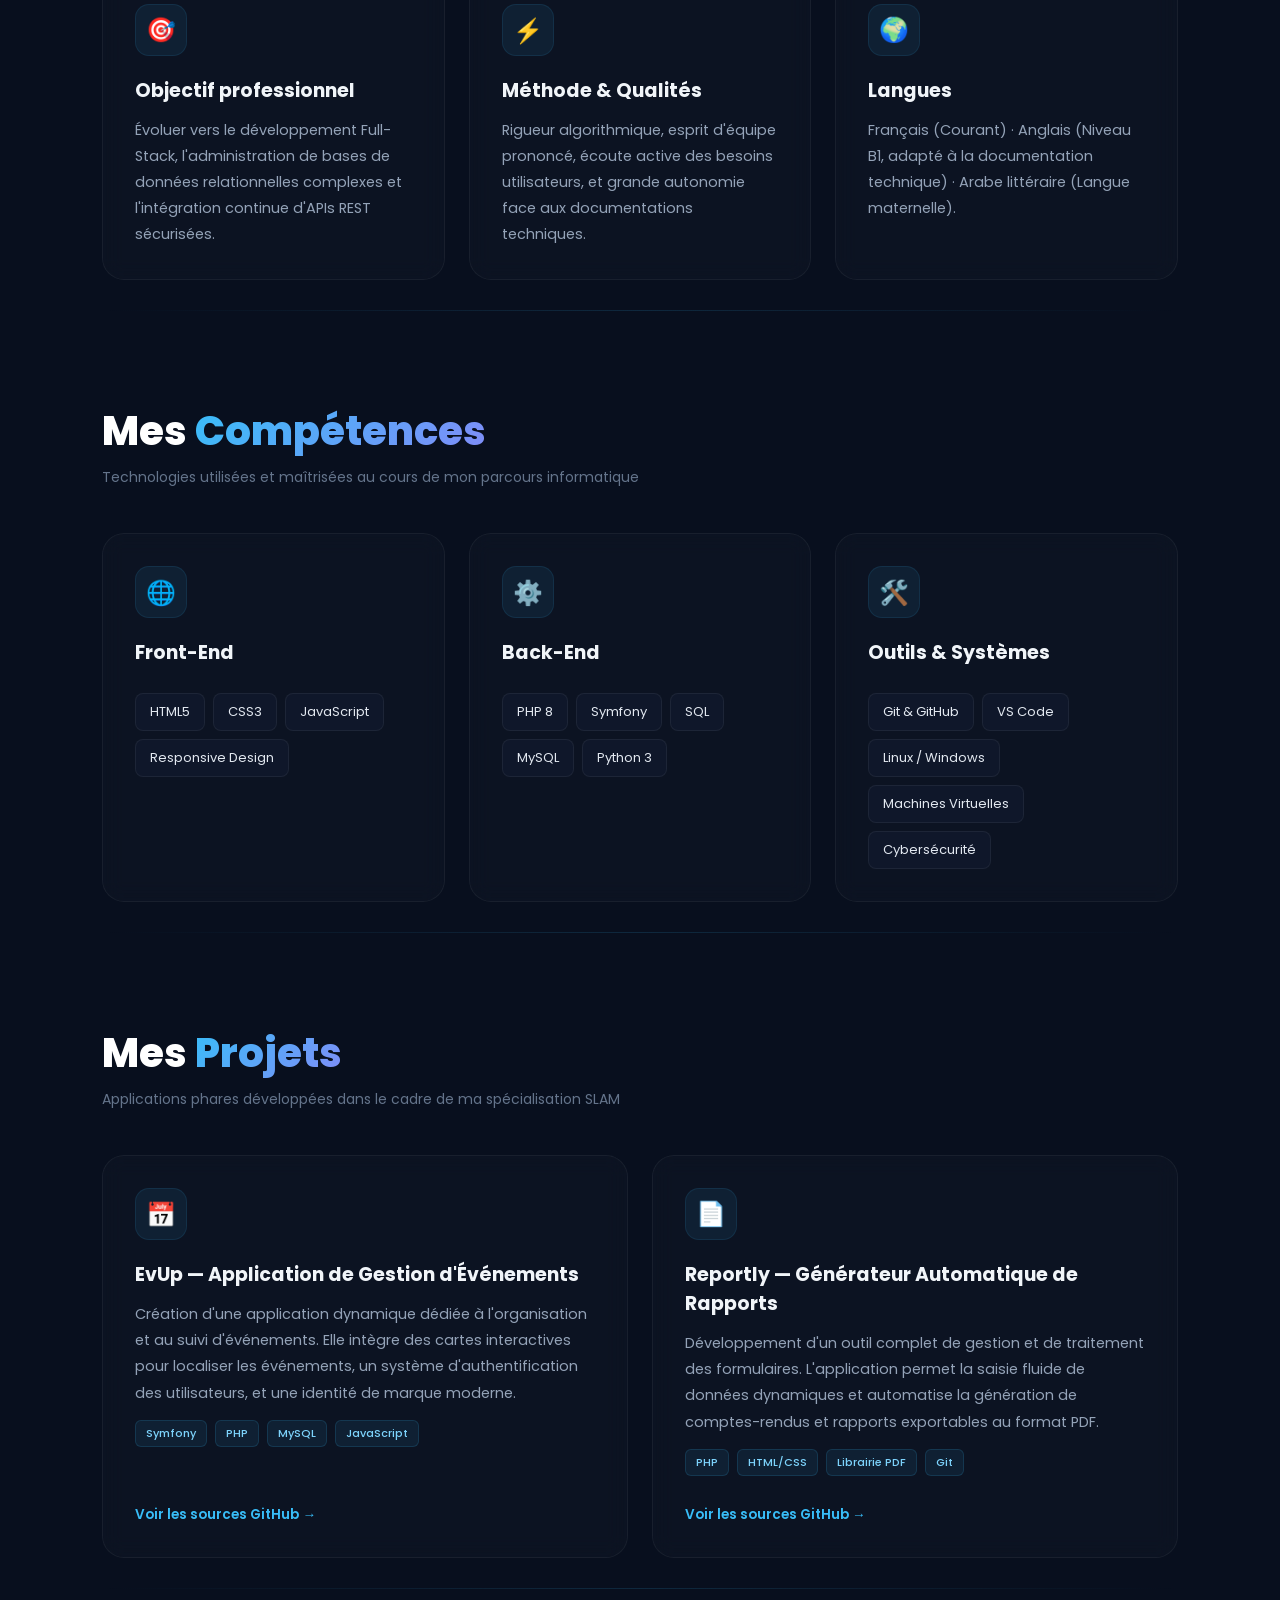
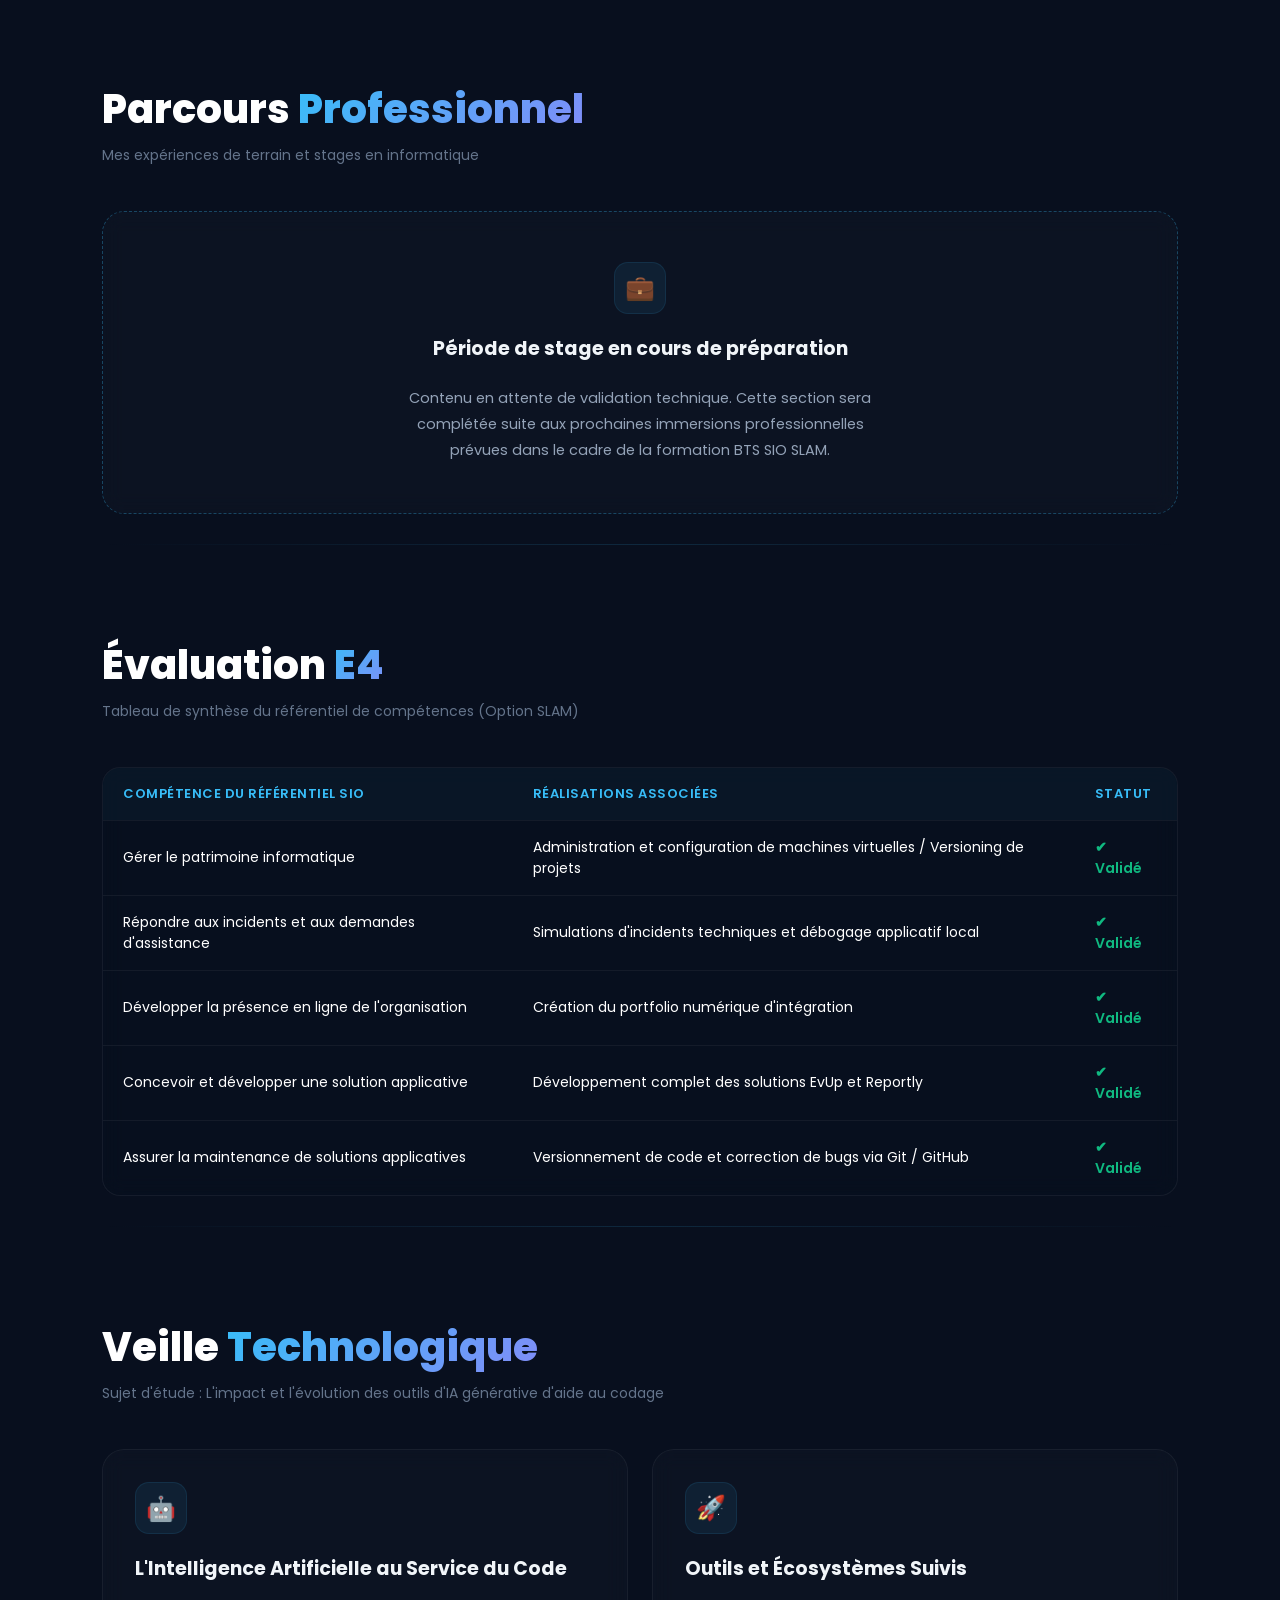
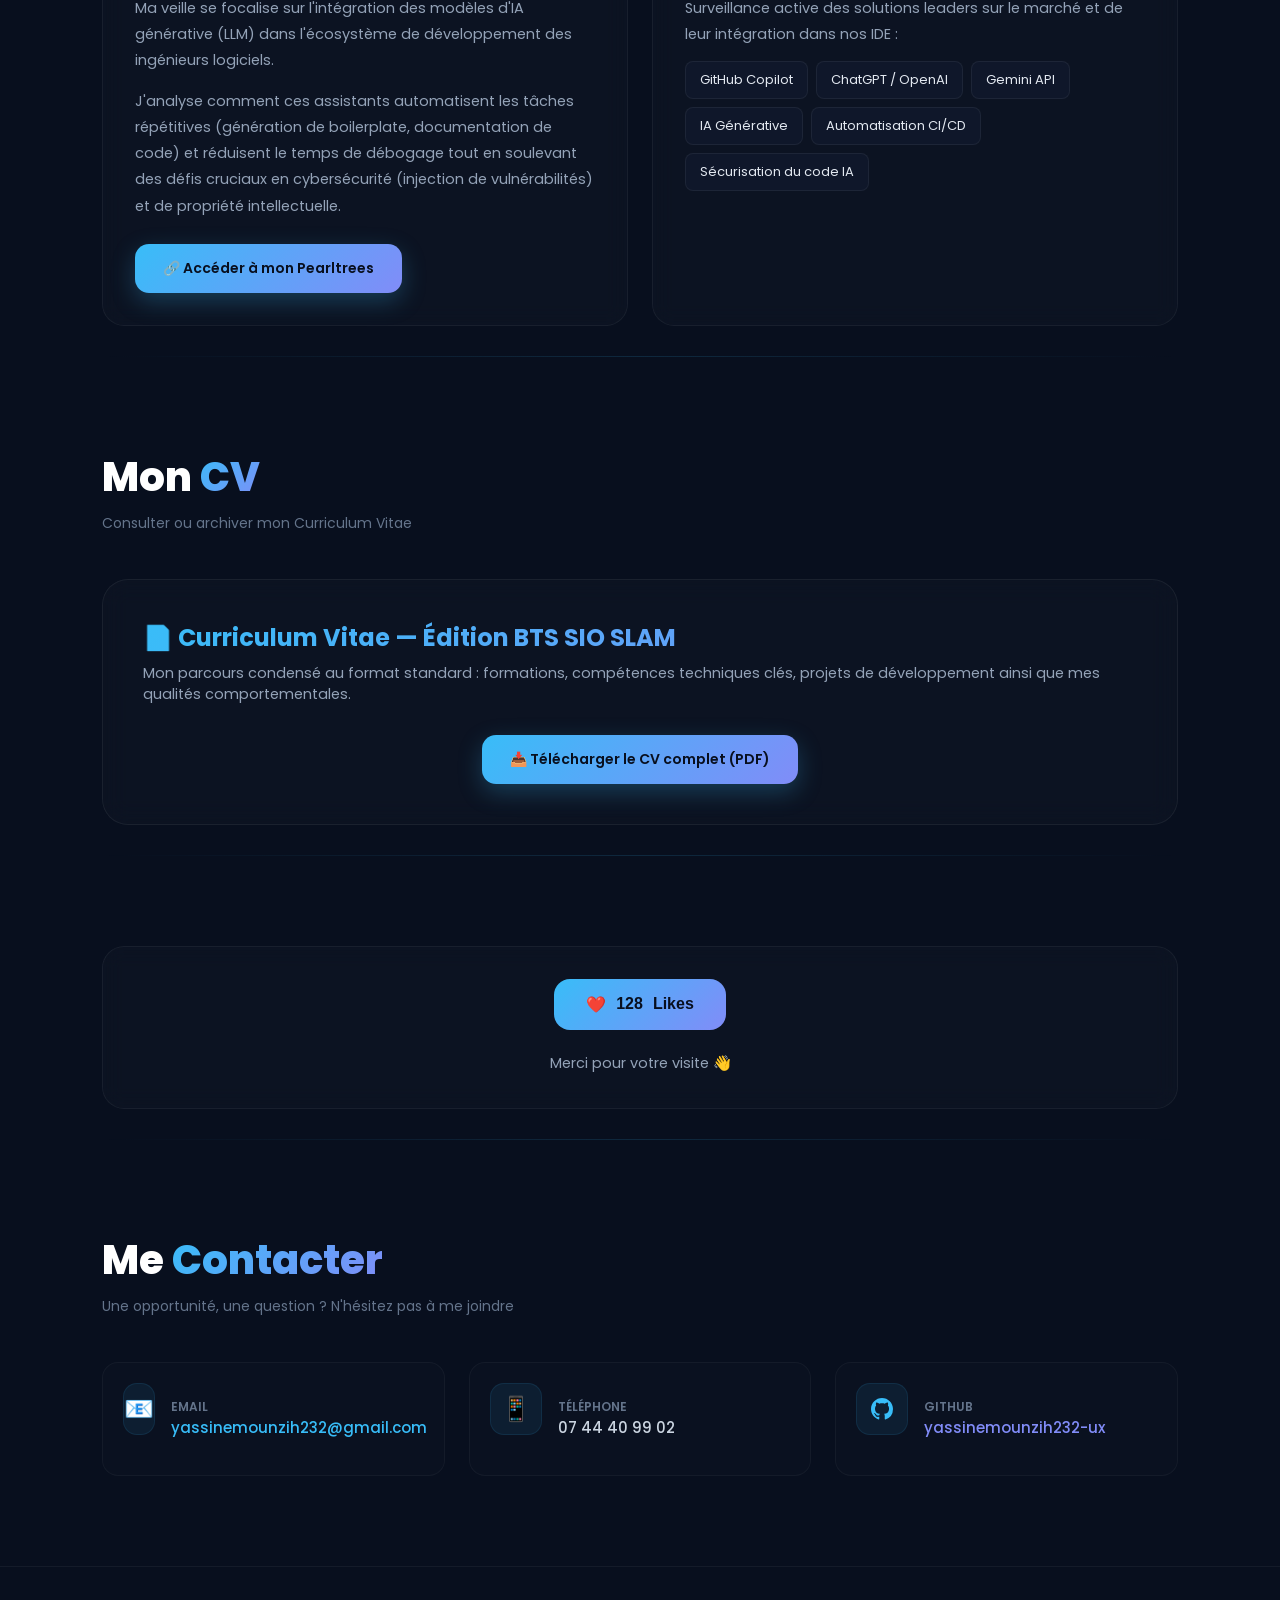
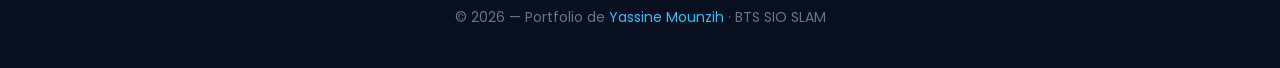
==== commit 1c85dd54: "Update acceuil.html" ====
--- a/acceuil.html
+++ b/acceuil.html
@@ -1,583 +1,581 @@
-<!DOCTYPE html>
-<html lang="fr">
-<head>
-<meta charset="UTF-8">
-<meta name="viewport" content="width=device-width, initial-scale=1.0">
-<title>Portfolio BTS SIO — Yassine Mounzih</title>
-
-<link href="https://fonts.googleapis.com/css2?family=Poppins:wght@300;400;500;600;700&display=swap" rel="stylesheet">
-
-<style>
-*{
-    margin:0;
-    padding:0;
-    box-sizing:border-box;
-    scroll-behavior:smooth;
-}
-
-body{
-    font-family:'Poppins',sans-serif;
-    background:#0b1220;
-    color:white;
-    overflow-x: hidden;
-}
-
-/* NAVBAR */
-nav{
-    position:fixed;
-    top:0;
-    width:100%;
-    padding:18px 8%;
-    display:flex;
-    justify-content:space-between;
-    align-items:center;
-    background:rgba(11,18,32,0.85);
-    backdrop-filter: blur(12px);
-    -webkit-backdrop-filter: blur(12px);
-    border-bottom:1px solid rgba(255,255,255,0.05);
-    z-index:1000;
-}
-
-.logo{
-    font-weight:700;
-    color:#38bdf8;
-    font-size:20px;
-}
-
-nav ul{
-    display:flex;
-    gap:25px;
-    list-style:none;
-}
-
-nav ul li a{
-    text-decoration:none;
-    color:#a1a1aa;
-    font-size:14px;
-    transition: 0.3s;
-}
-
-nav ul li a:hover{
-    color:#38bdf8;
-}
-
-/* HERO */
-.hero{
-    min-height:100vh;
-    display:flex;
-    align-items:center;
-    justify-content:space-between;
-    padding:140px 8% 60px 8%;
-    gap:40px;
-}
-
-.hero h1{
-    font-size:58px;
-    line-height:1.2;
-}
-
-.hero h1 span{
-    color:#38bdf8;
-}
-
-.hero p{
-    margin-top:20px;
-    color:#94a3b8;
-    max-width:600px;
-    line-height:1.8;
-}
-
-.hero-btns {
-    margin-top: 25px;
-    display: flex;
-    gap: 15px;
-    flex-wrap: wrap;
-}
-
-.hero-card{
-    width:280px;
-    height:280px;
-    border-radius:20px;
-    background:linear-gradient(135deg,#38bdf8,#6366f1);
-    display:flex;
-    align-items:center;
-    justify-content:center;
-    font-size:80px;
-    font-weight:700;
-    color:#0b1220;
-    box-shadow: 0 0 30px rgba(56,189,248,0.2);
-}
-
-/* BUTTONS */
-.btn{
-    display:inline-flex;
-    align-items:center;
-    gap:8px;
-    padding:12px 24px;
-    border-radius:10px;
-    text-decoration:none;
-    font-weight:600;
-    transition: 0.3s;
-}
-
-.btn:hover {
-    transform: translateY(-3px);
-}
-
-.primary{
-    background:#38bdf8;
-    color:#0b1220;
-}
-
-.secondary{
-    border:1px solid #38bdf8;
-    color:#38bdf8;
-}
-
-.github-btn {
-    background: #24292e;
-    color: white;
-    border: 1px solid rgba(255,255,255,0.1);
-}
-
-.github-btn:hover {
-    background: #2f363d;
-}
-
-/* SECTIONS */
-section{
-    padding:100px 8% 40px 8%;
-}
-
-.title{
-    font-size:32px;
-    margin-bottom:40px;
-}
-
-.title span{
-    color:#38bdf8;
-}
-
-/* GRID */
-.grid{
-    display:grid;
-    grid-template-columns:repeat(auto-fit,minmax(280px,1fr));
-    gap:25px;
-}
-
-/* CARD */
-.card{
-    background:rgba(255,255,255,0.02);
-    border:1px solid rgba(255,255,255,0.05);
-    padding:30px;
-    border-radius:16px;
-    transition:0.3s;
-    overflow: hidden;
-}
-
-.card:hover{
-    transform:translateY(-5px);
-    border-color:#38bdf8;
-    background:rgba(255,255,255,0.04);
-}
-
-/* CARDS AVEC IMAGES DE PROJETS */
-.project-card {
-    padding: 0;
-    display: flex;
-    flex-direction: column;
-}
-
-.project-img-wrapper {
-    width: 100%;
-    height: 220px;
-    overflow: hidden;
-    border-bottom: 1px solid rgba(255,255,255,0.05);
-    background: #111827;
-}
-
-.project-img {
-    width: 100%;
-    height: 100%;
-    object-fit: cover;
-    object-position: top center;
-    transition: transform 0.5s ease;
-}
-
-.project-card:hover .project-img {
-    transform: scale(1.03);
-}
-
-.project-info {
-    padding: 25px;
-    flex-grow: 1;
-    display: flex;
-    flex-direction: column;
-    justify-content: space-between;
-}
-
-.card h3{
-    color:#38bdf8;
-    margin-bottom:15px;
-}
-
-.card p{
-    color:#cbd5e1;
-    line-height:1.7;
-    font-size:14px;
-    margin-bottom: 15px;
-}
-
-/* SKILLS */
-.skills{
-    display:flex;
-    flex-wrap:wrap;
-    gap:10px;
-}
-
-.skills span{
-    background:#0f172a;
-    padding:10px 16px;
-    border-radius:8px;
-    font-size:14px;
-    color:#e2e8f0;
-    border:1px solid rgba(255,255,255,0.08);
-    transition: 0.3s;
-}
-
-.skills span:hover {
-    border-color: #38bdf8;
-    color: #38bdf8;
-}
-
-/* CODE INTERFACES */
-.ide-window {
-    background: #070b14;
-    border-radius: 12px;
-    border: 1px solid rgba(255,255,255,0.08);
-    margin-top: 15px;
-    overflow: hidden;
-}
-
-.ide-bar {
-    background: #101726;
-    padding: 10px 15px;
-    display: flex;
-    align-items: center;
-    gap: 8px;
-    border-bottom: 1px solid rgba(255,255,255,0.05);
-}
-
-.ide-dot {
-    width: 12px;
-    height: 12px;
-    border-radius: 50%;
-}
-.dot-r { background: #ef4444; }
-.dot-y { background: #f59e0b; }
-.dot-g { background: #10b981; }
-
-.ide-title {
-    font-family: monospace;
-    font-size: 12px;
-    color: #64748b;
-    margin-left: auto;
-}
-
-.ide-content {
-    padding: 15px;
-    font-family: monospace;
-    font-size: 13px;
-    line-height: 1.6;
-    color: #abb2bf;
-    overflow-x: auto;
-}
-
-.keyword { color: #c678dd; }
-.function { color: #61afef; }
-.comment { color: #5c6370; font-style: italic; }
-
-/* TABLE FOR E4 CHECKLIST */
-.table-wrapper {
-    overflow-x: auto;
-    margin-top: 20px;
-    background: rgba(255, 255, 255, 0.01);
-    border: 1px solid rgba(255, 255, 255, 0.05);
-    border-radius: 12px;
-}
-
-.checklist-table {
-    width: 100%;
-    border-collapse: collapse;
-    text-align: left;
-    font-size: 14px;
-}
-
-.checklist-table th, .checklist-table td {
-    padding: 15px;
-    border-bottom: 1px solid rgba(255, 255, 255, 0.05);
-}
-
-.checklist-table th {
-    color: #38bdf8;
-    background: rgba(255, 255, 255, 0.02);
-    font-weight: 600;
-}
-
-.status {
-    color: #10b981;
-    font-weight: 600;
-}
-
-.repo-link {
-    color: #38bdf8;
-    text-decoration: none;
-}
-.repo-link:hover {
-    text-decoration: underline;
-}
-
-/* FOOTER */
-footer{
-    text-align:center;
-    padding:40px;
-    color:#64748b;
-    border-top:1px solid rgba(255,255,255,0.05);
-    font-size:14px;
-}
-
-@media(max-width:900px){
-    .hero{
-        flex-direction:column;
-        text-align:center;
-        padding-top: 120px;
-    }
-
-    .hero h1{
-        font-size:40px;
-    }
-
-    .hero-btns {
-        justify-content: center;
-    }
-
-    nav ul {
-        display: none;
-    }
-}
-</style>
-    <link rel="stylesheet" href="assets/css/styles.css">
-</head>
-
-<body>
-
-<nav>
-<div class="logo">YM.DEV</div>
-<ul>
-<li><a href="#profil">Profil</a></li>
-<li><a href="#competences">Compétences</a></li>
-<li><a href="#projets">Projets</a></li>
-<li><a href="#e4">Évaluation E4</a></li>
-<li><a href="#veille">Veille</a></li>
-<li><a href="#contact">Contact</a></li>
-</ul>
-</nav>
-
-<section class="hero">
-<div>
-<h1>Yassine <span>Mounzih</span></h1>
-<p>
-Étudiant en BTS SIO option SLAM. Développeur d'applications orienté vers la conception de solutions logicielles modernes, la maîtrise des architectures Web (MVC, Symfony), et l'utilisation rigoure[...]
-</p>
-<div class="hero-btns">
-<a class="btn primary" href="#projets">Voir mes projets</a>
-<a class="btn github-btn" href="https://github.com/yassinemounzih232-ux" target="_blank">
-    <svg height="20" width="20" viewBox="0 0 16 16" fill="currentColor" style="vertical-align: middle;"><path d="M8 0C3.58 0 0 3.58 0 8c0 3.54 2.29 6.53 5.47 7.59.4.07.55-.17.55-.38 0-.19-.01-.82-.01-[...]
-    Mon GitHub
-</a>
-</div>
-</div>
-<div class="hero-card">YM</div>
-</section>
-
-<section id="profil">
-<h2 class="title">Mon <span>profil</span></h2>
-<div class="grid">
-<div class="card">
-<h3>Présentation</h3>
-<p>Actuellement en formation supérieure informatique pour concevoir, développer et déployer des applications métiers robustes.</p>
-</div>
-<div class="card">
-<h3>Objectif Métier</h3>
-<p>Évoluer vers le développement Full-Stack, la création d'architectures d'API et la mise en production sécurisée de plateformes applicatives.</p>
-</div>
-<div class="card">
-<h3>Méthodologie</h3>
-<p>Développement structuré, gestion de versioning sur GitHub, rigueur algorithmique et autonomie face aux documentations techniques.</p>
-</div>
-</div>
-</section>
-
-<section id="competences">
-<h2 class="title">Mes <span>compétences</span></h2>
-<div class="card">
-<div class="skills">
-<span>HTML5 / CSS3</span>
-<span>PHP 8</span>
-<span>Symfony 5</span>
-<span>Architecture MVC</span>
-<span>C# (.NET POO)</span>
-<span>Python 3</span>
-<span>SQL / MySQL</span>
-<span>Git & GitHub</span>
-<span>Linux CLI</span>
-<span>Cybersécurité Appliquée</span>
-</div>
-</div>
-</section>
-
-<section id="projets">
-<h2 class="title">Mes <span>projets</span></h2>
-<div class="grid">
-    
-<div class="card project-card">
-<div class="project-img-wrapper">
-    <img class="project-img" src="assets/images/rapportup.png" alt="RapportUp - Plateforme de Reporting Analytique">
-</div>
-<div class="project-info">
-    <div>
-        <h3>RapportUp</h3>
-        <p><strong>Le reporting nouvelle génération :</strong> Outil d'automatisation et d'analyse conçu pour générer, personnaliser et envoyer des rapports PDF professionnels et analytiques en q[...]
-    </div>
-    <div style="margin-top: 15px;">
-        <a class="btn secondary" style="padding: 8px 16px; font-size: 13px;" href="https://github.com/btssiojvpromo2025-2027/tp4-php-pdo-mvc-yassinemounzih232-ux" target="_blank">Code Source (MVC)</a>
-    </div>
-</div>
-</div>
-
-<div class="card project-card">
-<div class="project-img-wrapper">
-    <img class="project-img" src="assets/images/evup.png" alt="EvUp - Application Événementielle">
-</div>
-<div class="project-info">
-    <div>
-        <h3>EvUp</h3>
-        <p><strong>Trouvez les meilleurs événements :</strong> Application événementielle mobile intégrant un suivi de données géographiques en temps réel avec une interface moderne "Dark UI" [...]
-    </div>
-    <div style="margin-top: 15px;">
-        <a class="btn secondary" style="padding: 8px 16px; font-size: 13px;" href="https://github.com/yassinemounzih232-ux/EvUp" target="_blank">Repository GitHub</a>
-    </div>
-</div>
-</div>
-
-</div>
-
-<h3 style="margin-top: 40px; margin-bottom: 15px; font-weight: 500;">Focus Implémentation</h3>
-<div class="grid">
-    <div>
-        <div class="ide-window">
-            <div class="ide-bar">
-                <div class="ide-dot dot-r"></div><div class="ide-dot dot-y"></div><div class="ide-dot dot-g"></div>
-                <div class="ide-title">matrix.py</div>
-            </div>
-            <div class="ide-content">
-                <span class="comment"># Initialisation matrice n x p remplie de 0</span><br>
-                M = [[0 <span class="keyword">for</span> j <span class="keyword">in</span> <span class="function">range</span>(p)] <span class="keyword">for</span> i <span class="keyword">in</span> <s[...]
-                <span class="keyword">for</span> i <span class="keyword">in</span> <span class="function">range</span>(<span class="function">len</span>(M)):<br>
-                &nbsp;&nbsp;&nbsp;&nbsp;<span class="function">print</span>(M[i])
-            </div>
-        </div>
-    </div>
-    <div>
-        <div class="ide-window">
-            <div class="ide-bar">
-                <div class="ide-dot dot-r"></div><div class="ide-dot dot-y"></div><div class="ide-dot dot-g"></div>
-                <div class="ide-title">Program.cs</div>
-            </div>
-            <div class="ide-content">
-                <span class="keyword">try</span> {<br>
-                &nbsp;&nbsp;&nbsp;&nbsp;<span class="keyword">string</span> chaine = <span class="string">"dix"</span>;<br>
-                &nbsp;&nbsp;&nbsp;&nbsp;<span class="keyword">int</span> valeur = <span class="function">Convert.ToInt32</span>(chaine);<br>
-                } <span class="keyword">catch</span> (Exception ex) {<br>
-                &nbsp;&nbsp;&nbsp;&nbsp;Console.<span class="function">WriteLine</span>(<span class="string">"Une erreur s'est produite"</span>);<br>
-                }
-            </div>
-        </div>
-    </div>
-</div>
-</section>
-
-<section id="e4">
-<h2 class="title">Suivi de <span>Certification E4</span></h2>
-<div class="table-wrapper">
-<table class="checklist-table">
-<thead>
-<tr>
-<th>Module / TP</th>
-<th>Objectif Pédagogique</th>
-<th>Dépôt Versioning GitHub</th>
-<th>État</th>
-</tr>
-</thead>
-<tbody>
-<tr>
-<td><strong>TP1 & TP2</strong></td>
-<td>Bases du développement Web structurel et design CSS responsive.</td>
-<td><span style="color:#64748b;">Dépôt local / École</span></td>
-<td><span class="status">✔ Validé</span></td>
-</tr>
-<tr>
-<td><strong>TP3</strong></td>
-<td>Interfaçage Base de Données via l'extension PHP Data Objects (PDO).</td>
-<td><a class="repo-link" href="https://github.com/yassinemounzih232-ux/tp-3" target="_blank"><code>yassinemounzih232-ux/tp-3</code></a></td>
-<td><span class="status">✔ Validé</span></td>
-</tr>
-<tr>
-<td><strong>TP4</strong></td>
-<td>Mise en place complète d'une architecture logicielle MVC.</td>
-<td><a class="repo-link" href="https://github.com/yassinemounzih232-ux/tp4.yassine" target="_blank"><code>yassinemounzih232-ux/tp4.yassine</code></a></td>
-<td><span class="status">✔ Validé</span></td>
-</tr>
-<tr>
-<td><strong>TP5</strong></td>
-<td>Prise en main du framework Symfony et gestion d'entités avec ORM.</td>
-<td><a class="repo-link" href="https://github.com/btssiojvpromo2025-2027/tp5-symfony-yassinemounzih232-ux" target="_blank"><code>promo2025-2027/tp5-symfony-...</code></a></td>
-<td><span class="status">✔ Validé</span></td>
-</tr>
-</tbody>
-</table>
-</div>
-</section>
-
-<section id="veille">
-<h2 class="title">Veille <span>technologique</span></h2>
-<div class="grid">
-<div class="card">
-<h3>Intelligence Artificielle & Code</h3>
-<p>Suivi et analyse de l'intégration des outils d'IA générative (GitHub Copilot, LLMs) au cœur des environnements de développement pour l'optimisation des phases de débogage et de refactoring.</[...]
-</div>
-<div class="card">
-<h3>Sécurité Applicative</h3>
-<p>Veille constante sur la protection contre les injections SQL (requêtes préparées) et la mise en place systématique de jetons CSRF pour sécuriser les formulaires Web.</p>
-</div>
-</div>
-</section>
-
-<section id="contact">
-<h2 class="title">Me <span>contacter</span></h2>
-<div class="card" style="max-width: 600px; margin: 0 auto; text-align: center;">
-<p style="margin-bottom:20px; font-size:16px; color:#94a3b8;">
-Une question sur mes projets ou mon parcours ? Écris-moi directement :
-</p>
-<a class="btn primary" href="mailto:yassinemounzih232@gmail.com">
-📧 yassinemounzih232@gmail.com
-</a>
-</div>
-</section>
-
-<footer>
-© 2026 - Portfolio BTS SIO SLAM | Conçu par Yassine Mounzih
-</footer>
-
-</body>
-</html>
+<!DOCTYPE html>
+<html lang="fr">
+<head>
+<meta charset="UTF-8">
+<meta name="viewport" content="width=device-width, initial-scale=1.0">
+<title>Portfolio BTS SIO — Yassine Mounzih</title>
+<link href="https://fonts.googleapis.com/css2?family=Poppins:wght@300;400;500;600;700;800&display=swap" rel="stylesheet">
+<style>
+*{margin:0;padding:0;box-sizing:border-box;scroll-behavior:smooth;}
+body{font-family:'Poppins',sans-serif;background:#080f1e;color:white;overflow-x:hidden;}
+
+/* ===================== */
+/* BACKGROUND ANIMÉ 3D   */
+/* ===================== */
+.bg-3d{position:fixed;top:0;left:0;width:100%;height:100%;overflow:hidden;z-index:-5;background:radial-gradient(circle at top left,#13203f 0%,#080f1e 45%),radial-gradient(circle at bottom right,#1e1b4b 0%,transparent 40%);}
+.orb{position:absolute;border-radius:50%;filter:blur(90px);opacity:0.4;animation:moveOrb 18s infinite alternate ease-in-out;}
+.orb1{width:500px;height:500px;background:#38bdf8;top:-120px;left:-120px;}
+.orb2{width:450px;height:450px;background:#818cf8;bottom:-120px;right:-120px;animation-duration:22s;}
+.orb3{width:300px;height:300px;background:#0ea5e9;top:40%;left:40%;animation-duration:16s;}
+.line{position:absolute;width:1px;height:100%;background:linear-gradient(transparent,rgba(56,189,248,0.2),transparent);opacity:0.3;animation:lineMove 10s linear infinite;}
+.line1{left:20%;}
+.line2{left:50%;animation-delay:2s;}
+.line3{left:80%;animation-delay:4s;}
+.cube3d{position:absolute;width:120px;height:120px;border:1px solid rgba(255,255,255,0.06);background:rgba(255,255,255,0.02);backdrop-filter:blur(12px);transform-style:preserve-3d;animation:rotateCube 15s infinite linear;box-shadow:0 0 40px rgba(56,189,248,0.05),inset 0 0 30px rgba(255,255,255,0.02);border-radius:16px;}
+.cube-a{top:12%;left:8%;}
+.cube-b{bottom:15%;right:10%;animation-duration:20s;}
+.cube-c{top:65%;left:75%;animation-duration:16s;}
+
+@keyframes rotateCube{
+0%{transform:rotateX(0deg) rotateY(0deg) translateY(0px);}
+50%{transform:rotateX(180deg) rotateY(180deg) translateY(-25px);}
+100%{transform:rotateX(360deg) rotateY(360deg) translateY(0px);}
+}
+@keyframes moveOrb{0%{transform:translate(0px,0px);}100%{transform:translate(50px,-50px);}}
+@keyframes lineMove{0%{transform:translateY(-100%);}100%{transform:translateY(100%);}}
+
+/* ===================== */
+/* NAVBAR & MENU MOBILE  */
+/* ===================== */
+header{position:fixed;top:0;width:100%;background:rgba(8,15,30,0.85);backdrop-filter:blur(16px);-webkit-backdrop-filter:blur(16px);border-bottom:1px solid rgba(255,255,255,0.05);z-index:1000;}
+nav{width:100%;padding:18px 8%;display:flex;justify-content:space-between;align-items:center;margin:0 auto;}
+.logo{font-size:24px;font-weight:800;background:linear-gradient(135deg,#38bdf8,#818cf8);-webkit-background-clip:text;-webkit-text-fill-color:transparent;}
+nav ul{display:flex;gap:28px;list-style:none;}
+nav ul li a{text-decoration:none;color:#94a3b8;font-size:14px;font-weight:500;transition:0.3s;position:relative;}
+nav ul li a::after{content:'';position:absolute;bottom:-4px;left:0;width:0;height:2px;background:#38bdf8;transition:0.3s;}
+nav ul li a:hover{color:#38bdf8;}
+nav ul li a:hover::after{width:100%;}
+.burger{display:none;cursor:pointer;flex-direction:column;gap:5px;}
+.burger span{width:25px;height:3px;background:white;border-radius:3px;transition:0.3s;}
+
+/* ===================== */
+/* HERO SECTION          */
+/* ===================== */
+.hero{min-height:100vh;display:flex;align-items:center;justify-content:space-between;padding:150px 8% 80px 8%;gap:60px;}
+.hero-text h1{font-size:66px;line-height:1.15;font-weight:800;}
+.hero-subtitle{color:#38bdf8;text-transform:uppercase;letter-spacing:1.5px;font-size:14px;font-weight:600;margin-bottom:8px;}
+.hero-text p{margin-top:20px;color:#94a3b8;line-height:1.9;max-width:600px;font-size:15px;}
+.hero-btns{margin-top:35px;display:flex;gap:15px;flex-wrap:wrap;}
+.btn{padding:14px 28px;border-radius:14px;text-decoration:none;font-weight:600;font-size:14px;transition:all 0.3s;display:inline-flex;align-items:center;gap:10px;cursor:pointer;border:none;}
+.btn:hover{transform:translateY(-4px);}
+.primary{background:linear-gradient(135deg,#38bdf8,#818cf8);color:#080f1e;box-shadow:0 8px 24px rgba(56,189,248,0.25);}
+.secondary{border:1px solid rgba(56,189,248,0.3);color:#38bdf8;background:rgba(56,189,248,0.02);}
+.secondary:hover{background:rgba(56,189,248,0.08);}
+
+/* IMAGE PROFILE OPTIMISÉE */
+.hero-avatar-container {
+  position: relative;
+  width: 280px;
+  height: 280px;
+  flex-shrink: 0;
+}
+.hero-avatar{
+  width: 100%;
+  height: 100%;
+  border-radius: 28px;
+  object-fit: cover;
+  border: 1px solid rgba(56,189,248,0.25);
+  box-shadow: 0 0 40px rgba(56,189,248,0.15);
+  background: linear-gradient(135deg,#0f2744,#1e1b4b);
+}
+.avatar-fallback {
+  position: absolute;
+  inset: 0;
+  display: flex;
+  align-items: center;
+  justify-content: center;
+  font-size: 76px;
+  font-weight: 800;
+  background: linear-gradient(135deg,#0f2744,#1e1b4b);
+  border-radius: 28px;
+  z-index: -1;
+  color: white;
+}
+
+/* ===================== */
+/* SECTIONS ET GRILLES   */
+/* ===================== */
+section{padding:90px 8% 30px 8%;}
+.section-header{margin-bottom:45px;}
+.title{font-size:40px;font-weight:800;}
+.title span{background:linear-gradient(135deg,#38bdf8,#818cf8);-webkit-background-clip:text;-webkit-text-fill-color:transparent;}
+.title-sub{color:#64748b;font-size:14px;margin-top:6px;}
+.grid{display:grid;grid-template-columns:repeat(auto-fit,minmax(300px,1fr));gap:24px;}
+.grid-2{display:grid;grid-template-columns:1fr 1fr;gap:24px;}
+
+/* ===================== */
+/* COMPOSANT CARD        */
+/* ===================== */
+.card{background:rgba(255,255,255,0.02);border:1px solid rgba(255,255,255,0.05);padding:32px;border-radius:22px;transition:all 0.3s;backdrop-filter:blur(10px);-webkit-backdrop-filter:blur(10px);display:flex;flex-direction:column;}
+.card:hover{transform:translateY(-6px);border-color:rgba(56,189,248,0.25);background:rgba(255,255,255,0.04);}
+.card-icon{width:52px;height:52px;border-radius:14px;display:flex;align-items:center;justify-content:center;font-size:24px;background:rgba(56,189,248,0.08);margin-bottom:20px;border:1px solid rgba(56,189,248,0.1);}
+.card h3{margin-bottom:12px;font-size:19px;color:#f1f5f9;font-weight:700;}
+.card p{color:#94a3b8;line-height:1.8;font-size:14.5px;}
+
+/* FORMATION CARDS */
+.formation-card{background:rgba(255,255,255,0.02);border:1px solid rgba(255,255,255,0.05);border-radius:22px;padding:32px;transition:0.3s;backdrop-filter:blur(10px);}
+.formation-card:hover{border-color:rgba(129,140,248,0.25);transform:translateY(-4px);}
+.formation-badge{display:inline-flex;align-items:center;gap:8px;background:linear-gradient(135deg,rgba(56,189,248,0.1),rgba(129,140,248,0.05));border:1px solid rgba(56,189,248,0.2);padding:6px 14px;border-radius:20px;font-size:12px;font-weight:600;color:#38bdf8;margin-bottom:18px;}
+.formation-title{font-size:18px;font-weight:700;color:#f1f5f9;margin-bottom:6px;}
+.formation-period{font-size:12px;color:#64748b;font-weight:500;margin-bottom:16px;display:flex;align-items:center;gap:6px;}
+.formation-period::before{content:'';width:6px;height:6px;border-radius:50%;background:#38bdf8;}
+.formation-desc{color:#94a3b8;font-size:14px;line-height:1.8;margin-bottom:18px;}
+.formation-tags{display:flex;flex-wrap:wrap;gap:8px;}
+.ftag{background:#0f172a;border:1px solid rgba(255,255,255,0.06);padding:5px 12px;border-radius:8px;font-size:12px;color:#cbd5e1;}
+
+/* TAGS SKILLS */
+.skills-grid{display:flex;flex-wrap:wrap;gap:8px;margin-top:14px;}
+.skill-tag{padding:8px 14px;border-radius:8px;background:#0f172a;border:1px solid rgba(255,255,255,0.06);font-size:13px;color:#e2e8f0;transition:0.3s;}
+.skill-tag:hover{border-color:#38bdf8;color:#38bdf8;}
+
+/* PROJETS & STAGES */
+.project-card{padding:32px;border-radius:22px;}
+.project-tech{display:flex;gap:8px;flex-wrap:wrap;margin:14px 0;}
+.tech-tag{background:rgba(56,189,248,0.08);border:1px solid rgba(56,189,248,0.15);padding:4px 10px;border-radius:6px;font-size:11px;color:#7dd3fc;font-weight:500;}
+.project-link{margin-top:auto;padding-top:15px;text-decoration:none;color:#38bdf8;font-size:13.5px;font-weight:600;display:inline-flex;align-items:center;gap:6px;transition:0.2s;}
+.project-link:hover{color:#818cf8;transform:translateX(4px);}
+
+/* TABLEAU E4 */
+.table-wrapper{overflow-x:auto;border:1px solid rgba(255,255,255,0.06);border-radius:18px;background:rgba(8,15,30,0.6);backdrop-filter:blur(10px);}
+.checklist-table{width:100%;border-collapse:collapse;font-size:14px;text-align:left;}
+.checklist-table th,.checklist-table td{padding:16px 20px;border-bottom:1px solid rgba(255,255,255,0.05);}
+.checklist-table th{color:#38bdf8;background:rgba(56,189,248,0.04);font-weight:600;font-size:13px;text-transform:uppercase;letter-spacing:0.5px;}
+.checklist-table tr:last-child td{border-bottom:none;}
+.checklist-table tr:hover td{background:rgba(255,255,255,0.01);}
+.status-ok{color:#10b981;font-weight:600;}
+
+/* WRAPPER CV & DIVERS */
+.cv-wrapper{background:rgba(255,255,255,0.02);border:1px solid rgba(255,255,255,0.06);border-radius:26px;padding:40px;backdrop-filter:blur(12px);-webkit-backdrop-filter:blur(12px);}
+.cv-header{margin-bottom:30px;}
+.cv-header h3{font-size:24px;margin-bottom:8px;background:linear-gradient(135deg,#38bdf8,#818cf8);-webkit-background-clip:text;-webkit-text-fill-color:transparent;font-weight:700;}
+.cv-header p{color:#94a3b8;font-size:14.5px;}
+
+/* LIKE CONTAINER */
+.like-container{text-align:center;align-items:center;justify-content:center;}
+.like-btn{display:inline-flex;align-items:center;justify-content:center;gap:10px;padding:16px 32px;border-radius:16px;background:linear-gradient(135deg,#38bdf8,#818cf8);color:#080f1e;font-weight:700;cursor:pointer;transition:0.3s;font-size:16px;border:none;}
+.like-btn:hover{transform:translateY(-4px) scale(1.02);}
+.like-btn.active{background:linear-gradient(135deg,#ff4d6d,#ff758f);color:white;box-shadow:0 8px 24px rgba(255,77,109,0.3);}
+
+/* CONTACT GRID SYSTEM */
+.contact-item{text-decoration:none;color:inherit;display:flex;align-items:center;gap:16px;padding:20px;border-radius:16px;background:rgba(255,255,255,0.01);border:1px solid rgba(255,255,255,0.04);transition:0.3s;}
+.contact-item:hover{border-color:rgba(56,189,248,0.2);background:rgba(56,189,248,0.02);transform:translateY(-2px);}
+
+/* FOOTER */
+footer{text-align:center;padding:40px;color:#64748b;border-top:1px solid rgba(255,255,255,0.05);margin-top:60px;font-size:14px;}
+.section-divider{height:1px;background:linear-gradient(90deg,transparent,rgba(56,189,248,0.15),transparent);margin:0 8%;}
+
+/* ===================== */
+/* RESPONSIVE DESIGN     */
+/* ===================== */
+@media(max-width:900px){
+.hero{flex-direction:column;text-align:center;padding-top:130px;gap:40px;}
+.hero-text h1{font-size:44px;}
+.hero-text p{margin:20px auto 0 auto;}
+.hero-btns{justify-content:center;}
+.grid-2{grid-template-columns:1fr;}
+.burger{display:flex;}
+nav ul{display:none;flex-direction:column;position:absolute;top:100%;left:0;width:100%;background:#080f1e;padding:20px;border-bottom:1px solid rgba(255,255,255,0.08);gap:20px;text-align:center;}
+nav ul.open{display:flex;}
+section{padding:70px 6% 20px 6%;}
+.title{font-size:32px;}
+.hero-avatar-container {width: 240px; height: 240px;}
+}
+</style>
+</head>
+<body>
+
+<!-- BACKGROUND ANIMÉ 3D -->
+<div class="bg-3d">
+  <div class="orb orb1"></div>
+  <div class="orb orb2"></div>
+  <div class="orb orb3"></div>
+  <div class="line line1"></div>
+  <div class="line line2"></div>
+  <div class="line line3"></div>
+  <div class="cube3d cube-a"></div>
+  <div class="cube3d cube-b"></div>
+  <div class="cube3d cube-c"></div>
+</div>
+
+<!-- NAVBAR -->
+<header>
+  <nav>
+    <div class="logo">YM.DEV</div>
+    <div class="burger" id="burgerBtn">
+      <span></span>
+      <span></span>
+      <span></span>
+    </div>
+    <ul id="navLinks">
+      <li><a href="#profil">Profil</a></li>
+      <li><a href="#competences">Compétences</a></li>
+      <li><a href="#projets">Projets</a></li>
+      <li><a href="#stage">Stages</a></li>
+      <li><a href="#e4">Éval E4</a></li>
+      <li><a href="#veille">Veille</a></li>
+      <li><a href="#cv">CV</a></li>
+      <li><a href="#contact">Contact</a></li>
+    </ul>
+  </nav>
+</header>
+
+<!-- HERO -->
+<section class="hero">
+  <div class="hero-text">
+    <div class="hero-subtitle">Portfolio BTS SIO · SLAM</div>
+    <h1>Yassine<br><span class="name">Mounzih</span></h1>
+    <p>Étudiant en BTS SIO option SLAM, passionné par le développement d'applications web et mobiles. Je conçois des solutions modernes et sécurisées avec PHP, MySQL et JavaScript en appliquant les architectures logicielles MVC et Git.</p>
+    <div class="hero-btns">
+      <a href="#projets" class="btn primary">Découvrir mes projets</a>
+      <a href="https://github.com/yassinemounzih232-ux" target="_blank" class="btn secondary">
+        <svg height="16" width="16" viewBox="0 0 16 16" fill="currentColor"><path d="M8 0C3.58 0 0 3.58 0 8c0 3.54 2.29 6.53 5.47 7.59.4.07.55-.17.55-.38 0-.19-.01-.82-.01-1.49-2.01.37-2.53-.49-2.69-.94-.09-.23-.48-.94-.82-1.13-.28-.15-.68-.52-.01-.53.63-.01 1.08.58 1.23.82.72 1.21 1.87.87 2.33.66.07-.52.28-.87.51-1.07-1.78-.2-3.64-.89-3.64-3.95 0-.87.31-1.59.82-2.15-.08-.2-.36-1.02.08-2.12 0 0 .67-.21 2.2.82.64-.18 1.32-.27 2-.27.68 0 1.36.09 2 .27 1.53-1.03 2.2-.82 2.2-.82.44 1.1.16 1.92.08 2.12.51.56.82 1.28.82 2.15 0 3.07-1.87 3.75-3.65 3.95.29.25.54.73.54 1.48 0 1.07-.01 1.93-.01 2.2 0 .21.15.46.55.38A8.013 8.013 0 0016 8c0-4.42-3.58-8-8-8z"/></svg>
+        Mon GitHub
+      </a>
+    </div>
+  </div>
+  <div class="hero-avatar-container">
+    <img src="photo.jpg" alt="Yassine Mounzih" class="hero-avatar" onerror="this.style.display='none'">
+    <div class="avatar-fallback">YM</div>
+  </div>
+</section>
+
+<div class="section-divider"></div>
+
+<!-- PROFIL -->
+<section id="profil">
+  <div class="section-header">
+    <h2 class="title">Mon <span>Profil</span></h2>
+    <p class="title-sub">Mon parcours de formation et ambitions professionnelles</p>
+  </div>
+  <div class="grid-2" style="margin-bottom: 24px;">
+    <!-- BTS SIO SLAM -->
+    <div class="formation-card">
+      <div class="formation-badge">🎓 Formation actuelle</div>
+      <div class="formation-title">BTS Services Informatiques aux Organisations<br><span style="color:#38bdf8;">Option SLAM</span></div>
+      <div class="formation-period">2025 – 2027 · En cours</div>
+      <div class="formation-desc">Conception, codage, test et déploiement d'applications métiers. Modélisation de bases de données relationnelles, programmation orientée objet, maîtrise des architectures MVC, frameworks (Symfony) et gestion de versions avec Git & GitHub.</div>
+      <div class="formation-tags">
+        <span class="ftag">Architecture MVC</span>
+        <span class="ftag">PHP / MySQL</span>
+        <span class="ftag">Symfony</span>
+        <span class="ftag">Git / GitHub</span>
+        <span class="ftag">Cybersécurité</span>
+      </div>
+    </div>
+    <!-- BAC PRO SN -->
+    <div class="formation-card">
+      <div class="formation-badge" style="color:#818cf8; border-color:rgba(129,140,248,0.2);">🏫 Diplôme obtenu</div>
+      <div class="formation-title">Baccalauréat Professionnel Systèmes Numériques<br><span style="color:#818cf8;">Option ARED</span></div>
+      <div class="formation-period">2022 – 2025 · Obtenu</div>
+      <div class="formation-desc">Installation, configuration et maintenance d'équipements numériques interconnectés. Solides acquis en paramétrage de réseaux informatiques (filaires et Wi-Fi), systèmes audiovisuels et gestion de schémas techniques.</div>
+      <div class="formation-tags">
+        <span class="ftag">Réseaux Wi-Fi / Filaire</span>
+        <span class="ftag">Maintenance matériel</span>
+        <span class="ftag">Systèmes OS</span>
+        <span class="ftag">Sécurité électrique</span>
+      </div>
+    </div>
+  </div>
+  <div class="grid">
+    <div class="card">
+      <div class="card-icon">🎯</div>
+      <h3>Objectif professionnel</h3>
+      <p>Évoluer vers le développement Full-Stack, l'administration de bases de données relationnelles complexes et l'intégration continue d'APIs REST sécurisées.</p>
+    </div>
+    <div class="card">
+      <div class="card-icon">⚡</div>
+      <h3>Méthode & Qualités</h3>
+      <p>Rigueur algorithmique, esprit d'équipe prononcé, écoute active des besoins utilisateurs, et grande autonomie face aux documentations techniques.</p>
+    </div>
+    <div class="card">
+      <div class="card-icon">🌍</div>
+      <h3>Langues</h3>
+      <p>Français (Courant) · Anglais (Niveau B1, adapté à la documentation technique) · Arabe littéraire (Langue maternelle).</p>
+    </div>
+  </div>
+</section>
+
+<div class="section-divider"></div>
+
+<!-- COMPETENCES -->
+<section id="competences">
+  <div class="section-header">
+    <h2 class="title">Mes <span>Compétences</span></h2>
+    <p class="title-sub">Technologies utilisées et maîtrisées au cours de mon parcours informatique</p>
+  </div>
+  <div class="grid">
+    <div class="card">
+      <div class="card-icon">🌐</div>
+      <h3>Front-End</h3>
+      <div class="skills-grid">
+        <span class="skill-tag">HTML5</span>
+        <span class="skill-tag">CSS3</span>
+        <span class="skill-tag">JavaScript</span>
+        <span class="skill-tag">Responsive Design</span>
+      </div>
+    </div>
+    <div class="card">
+      <div class="card-icon">⚙️</div>
+      <h3>Back-End</h3>
+      <div class="skills-grid">
+        <span class="skill-tag">PHP 8</span>
+        <span class="skill-tag">Symfony</span>
+        <span class="skill-tag">SQL</span>
+        <span class="skill-tag">MySQL</span>
+        <span class="skill-tag">Python 3</span>
+      </div>
+    </div>
+    <div class="card">
+      <div class="card-icon">🛠️</div>
+      <h3>Outils & Systèmes</h3>
+      <div class="skills-grid">
+        <span class="skill-tag">Git & GitHub</span>
+        <span class="skill-tag">VS Code</span>
+        <span class="skill-tag">Linux / Windows</span>
+        <span class="skill-tag">Machines Virtuelles</span>
+        <span class="skill-tag">Cybersécurité</span>
+      </div>
+    </div>
+  </div>
+</section>
+
+<div class="section-divider"></div>
+
+<!-- PROJETS -->
+<section id="projets">
+  <div class="section-header">
+    <h2 class="title">Mes <span>Projets</span></h2>
+    <p class="title-sub">Applications phares développées dans le cadre de ma spécialisation SLAM</p>
+  </div>
+  <div class="grid-2">
+    <div class="card project-card">
+      <div class="card-icon">📅</div>
+      <h3>EvUp — Application de Gestion d'Événements</h3>
+      <p>Création d'une application dynamique dédiée à l'organisation et au suivi d'événements. Elle intègre des cartes interactives pour localiser les événements, un système d'authentification des utilisateurs, et une identité de marque moderne.</p>
+      <div class="project-tech">
+        <span class="tech-tag">Symfony</span>
+        <span class="tech-tag">PHP</span>
+        <span class="tech-tag">MySQL</span>
+        <span class="tech-tag">JavaScript</span>
+      </div>
+      <a href="https://github.com/yassinemounzih232-ux" target="_blank" class="project-link">Voir les sources GitHub →</a>
+    </div>
+    <div class="card project-card">
+      <div class="card-icon">📄</div>
+      <h3>Reportly — Générateur Automatique de Rapports</h3>
+      <p>Développement d'un outil complet de gestion et de traitement des formulaires. L'application permet la saisie fluide de données dynamiques et automatise la génération de comptes-rendus et rapports exportables au format PDF.</p>
+      <div class="project-tech">
+        <span class="tech-tag">PHP</span>
+        <span class="tech-tag">HTML/CSS</span>
+        <span class="tech-tag">Librairie PDF</span>
+        <span class="tech-tag">Git</span>
+      </div>
+      <a href="https://github.com/yassinemounzih232-ux" target="_blank" class="project-link">Voir les sources GitHub →</a>
+    </div>
+  </div>
+</section>
+
+<div class="section-divider"></div>
+
+<!-- EXPERIENCES / STAGES -->
+<section id="stage">
+  <div class="section-header">
+    <h2 class="title">Parcours <span>Professionnel</span></h2>
+    <p class="title-sub">Mes expériences de terrain et stages en informatique</p>
+  </div>
+  <div class="card" style="border-style: dashed; border-color: rgba(56, 189, 248, 0.3); text-align: center; padding: 50px 20px;">
+    <div class="card-icon" style="margin: 0 auto 20px auto;">💼</div>
+    <h3>Période de stage en cours de préparation</h3>
+    <p style="margin-top: 10px; max-width: 500px; margin-left: auto; margin-right: auto;">Contenu en attente de validation technique. Cette section sera complétée suite aux prochaines immersions professionnelles prévues dans le cadre de la formation BTS SIO SLAM.</p>
+  </div>
+</section>
+
+<div class="section-divider"></div>
+
+<!-- EVALUATION E4 -->
+<section id="e4">
+  <div class="section-header">
+    <h2 class="title">Évaluation <span>E4</span></h2>
+    <p class="title-sub">Tableau de synthèse du référentiel de compétences (Option SLAM)</p>
+  </div>
+  <div class="table-wrapper">
+    <table class="checklist-table">
+      <thead>
+        <tr>
+          <th>Compétence du Référentiel SIO</th>
+          <th>Réalisations associées</th>
+          <th>Statut</th>
+        </tr>
+      </thead>
+      <tbody>
+        <tr>
+          <td>Gérer le patrimoine informatique</td>
+          <td>Administration et configuration de machines virtuelles / Versioning de projets</td>
+          <td class="status-ok">✔ Validé</td>
+        </tr>
+        <tr>
+          <td>Répondre aux incidents et aux demandes d'assistance</td>
+          <td>Simulations d'incidents techniques et débogage applicatif local</td>
+          <td class="status-ok">✔ Validé</td>
+        </tr>
+        <tr>
+          <td>Développer la présence en ligne de l'organisation</td>
+          <td>Création du portfolio numérique d'intégration</td>
+          <td class="status-ok">✔ Validé</td>
+        </tr>
+        <tr>
+          <td>Concevoir et développer une solution applicative</td>
+          <td>Développement complet des solutions EvUp et Reportly</td>
+          <td class="status-ok">✔ Validé</td>
+        </tr>
+        <tr>
+          <td>Assurer la maintenance de solutions applicatives</td>
+          <td>Versionnement de code et correction de bugs via Git / GitHub</td>
+          <td class="status-ok">✔ Validé</td>
+        </tr>
+      </tbody>
+    </table>
+  </div>
+</section>
+
+<div class="section-divider"></div>
+
+<!-- VEILLE TECHNOLOGIQUE -->
+<section id="veille">
+  <div class="section-header">
+    <h2 class="title">Veille <span>Technologique</span></h2>
+    <p class="title-sub">Sujet d'étude : L'impact et l'évolution des outils d'IA générative d'aide au codage</p>
+  </div>
+  <div class="grid">
+    <div class="card">
+      <div class="card-icon">🤖</div>
+      <h3>L'Intelligence Artificielle au Service du Code</h3>
+      <p>Ma veille se focalise sur l'intégration des modèles d'IA générative (LLM) dans l'écosystème de développement des ingénieurs logiciels.</p>
+      <p style="margin-top: 15px;">J'analyse comment ces assistants automatisent les tâches répétitives (génération de boilerplate, documentation de code) et réduisent le temps de débogage tout en soulevant des défis cruciaux en cybersécurité (injection de vulnérabilités) et de propriété intellectuelle.</p>
+      <div style="margin-top: auto; padding-top: 25px;">
+        <a href="https://www.pearltrees.com/yassinemounzih" target="_blank" class="btn primary">🔗 Accéder à mon Pearltrees</a>
+      </div>
+    </div>
+    <div class="card">
+      <div class="card-icon">🚀</div>
+      <h3>Outils et Écosystèmes Suivis</h3>
+      <p>Surveillance active des solutions leaders sur le marché et de leur intégration dans nos IDE :</p>
+      <div class="skills-grid">
+        <span class="skill-tag">GitHub Copilot</span>
+        <span class="skill-tag">ChatGPT / OpenAI</span>
+        <span class="skill-tag">Gemini API</span>
+        <span class="skill-tag">IA Générative</span>
+        <span class="skill-tag">Automatisation CI/CD</span>
+        <span class="skill-tag">Sécurisation du code IA</span>
+      </div>
+    </div>
+  </div>
+</section>
+
+<div class="section-divider"></div>
+
+<!-- CV TELECHARGEABLE -->
+<section id="cv">
+  <div class="section-header">
+    <h2 class="title">Mon <span>CV</span></h2>
+    <p class="title-sub">Consulter ou archiver mon Curriculum Vitae</p>
+  </div>
+  <div class="cv-wrapper">
+    <div class="cv-header">
+      <h3>📄 Curriculum Vitae — Édition BTS SIO SLAM</h3>
+      <p>Mon parcours condensé au format standard : formations, compétences techniques clés, projets de développement ainsi que mes qualités comportementales.</p>
+    </div>
+    <div style="text-align:center; margin-top:30px;">
+      <a href="CV_Yassine_Mounzih.pdf" download class="btn primary">📥 Télécharger le CV complet (PDF)</a>
+    </div>
+  </div>
+</section>
+
+<div class="section-divider"></div>
+
+<!-- AVIS / LIKES -->
+<section id="avis">
+  <div class="card like-container">
+    <button class="like-btn" id="likeBtn">
+      ❤️ <span id="likeCount">128</span> Likes
+    </button>
+    <p style="margin-top:20px; color:#94a3b8;" id="likeText">Merci pour votre visite 👋</p>
+  </div>
+</section>
+
+<div class="section-divider"></div>
+
+<!-- CONTACT -->
+<section id="contact">
+  <div class="section-header">
+    <h2 class="title">Me <span>Contacter</span></h2>
+    <p class="title-sub">Une opportunité, une question ? N'hésitez pas à me joindre</p>
+  </div>
+  <div class="grid">
+    <a class="contact-item" href="mailto:yassinemounzih232@gmail.com">
+      <div class="card-icon">📧</div>
+      <div>
+        <div style="font-size: 12px; color: #64748b; font-weight: 600; text-transform: uppercase;">Email</div>
+        <div style="font-size:15px; color:#38bdf8; font-weight:500;">yassinemounzih232@gmail.com</div>
+      </div>
+    </a>
+    <a class="contact-item" href="tel:0744409902">
+      <div class="card-icon">📱</div>
+      <div>
+        <div style="font-size: 12px; color: #64748b; font-weight: 600; text-transform: uppercase;">Téléphone</div>
+        <div style="font-size:15px; color:#cbd5e1; font-weight:500;">07 44 40 99 02</div>
+      </div>
+    </a>
+    <a class="contact-item" href="https://github.com/yassinemounzih232-ux" target="_blank">
+      <div class="card-icon">
+        <svg height="22" width="22" viewBox="0 0 16 16" fill="#38bdf8"><path d="M8 0C3.58 0 0 3.58 0 8c0 3.54 2.29 6.53 5.47 7.59.4.07.55-.17.55-.38 0-.19-.01-.82-.01-1.49-2.01.37-2.53-.49-2.69-.94-.09-.23-.48-.94-.82-1.13-.28-.15-.68-.52-.01-.53.63-.01 1.08.58 1.23.82.72 1.21 1.87.87 2.33.66.07-.52.28-.87.51-1.07-1.78-.2-3.64-.89-3.64-3.95 0-.87.31-1.59.82-2.15-.08-.2-.36-1.02.08-2.12 0 0 .67-.21 2.2.82.64-.18 1.32-.27 2-.27.68 0 1.36.09 2 .27 1.53-1.03 2.2-.82 2.2-.82.44 1.1.16 1.92.08 2.12.51.56.82 1.28.82 2.15 0 3.07-1.87 3.75-3.65 3.95.29.25.54.73.54 1.48 0 1.07-.01 1.93-.01 2.2 0 .21.15.46.55.38A8.013 8.013 0 0016 8c0-4.42-3.58-8-8-8z"/></svg>
+      </div>
+      <div>
+        <div style="font-size: 12px; color: #64748b; font-weight: 600; text-transform: uppercase;">GitHub</div>
+        <div style="font-size:15px; color:#818cf8; font-weight:500;">yassinemounzih232-ux</div>
+      </div>
+    </a>
+  </div>
+</section>
+
+<!-- FOOTER -->
+<footer>
+  © 2026 — Portfolio de <span style="color:#38bdf8;">Yassine Mounzih</span> · BTS SIO SLAM
+</footer>
+
+<!-- SCRIPTS JAVASCRIPT -->
+<script>
+// GESTION DU MENU MOBILE (BURGER)
+const burgerBtn = document.getElementById('burgerBtn');
+const navLinks = document.getElementById('navLinks');
+
+burgerBtn.addEventListener('click', () => {
+  navLinks.classList.toggle('open');
+});
+
+document.querySelectorAll('#navLinks a').forEach(link => {
+  link.addEventListener('click', () => {
+    navLinks.classList.remove('open');
+  });
+});
+
+// SYSTEME DE STOCKAGE LOCAL DE LIKES
+let liked = false;
+let likes = localStorage.getItem("portfolioLikes") ? parseInt(localStorage.getItem("portfolioLikes")) : 128;
+document.getElementById("likeCount").innerText = likes;
+
+const likeBtn = document.getElementById("likeBtn");
+likeBtn.addEventListener("click", () => {
+  if(!liked){
+    likes++;
+    document.getElementById("likeCount").innerText = likes;
+    localStorage.setItem("portfolioLikes", likes);
+    likeBtn.classList.add("active");
+    liked = true;
+    document.getElementById("likeText").innerHTML = "Merci beaucoup pour votre soutien ! ❤️";
+  }
+});
+</script>
+
+</body>
+</html>
